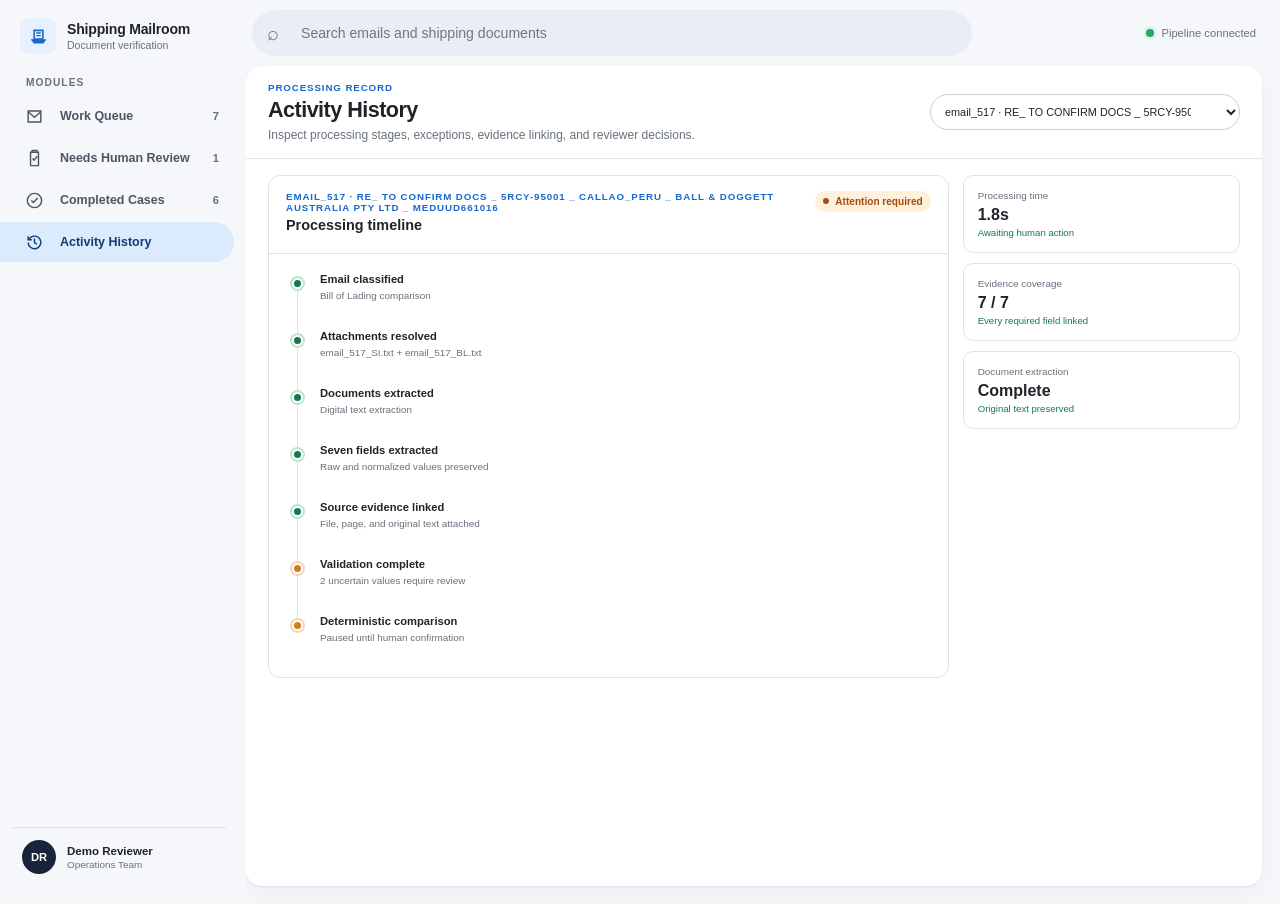
==== frontend/activity.html @ e83cf976 "feat: add shipping verification frontend" ====
<!doctype html>
<html lang="en">
<head>
  <meta charset="utf-8"><meta name="viewport" content="width=device-width, initial-scale=1">
  <meta name="description" content="Inspect shipping verification processing stages and operational status.">
  <title>Activity History · Shipping Mailroom</title>
  <link rel="icon" type="image/svg+xml" href="data:image/svg+xml,%3Csvg xmlns='http://www.w3.org/2000/svg' viewBox='0 0 64 64'%3E%3Crect width='64' height='64' rx='15' fill='%2308131d'/%3E%3Cpath d='M13 39h38l-6 10H20z' fill='%2328d7ba'/%3E%3Cpath d='M22 18h20v21H22z' fill='%23f3f5ee'/%3E%3Cpath d='M27 24h10M27 30h10' stroke='%2308131d' stroke-width='3' stroke-linecap='round'/%3E%3C/svg%3E">
  <link rel="stylesheet" href="styles.css?v=8">
</head>
<body data-module="activity">
  <aside class="sidebar" id="sidebar"></aside>
  <div class="app-frame"><header class="topbar" id="topbar"></header><main class="module">
    <div class="module-heading"><div><span class="kicker">Processing record</span><h1>Activity History</h1><p>Inspect processing stages, exceptions, evidence linking, and reviewer decisions.</p></div><div class="module-actions"><label class="sr-only" for="caseSelect">Select case</label><select class="select-case" id="caseSelect"></select></div></div>
    <div class="activity-grid"><section class="surface"><div class="case-banner"><div><span class="kicker" id="activityCase"></span><h2>Processing timeline</h2></div><span class="pill teal" id="activityStatus">Complete</span></div><div class="timeline" id="timeline"></div></section><aside class="metric-stack" id="activityMetrics"></aside></div>
  </main></div>
  <div class="toast" id="toast" role="status" aria-live="polite"></div>
  <script src="data.js?v=7"></script><script src="app.js?v=7"></script><script src="activity.js?v=7"></script>
</body>
</html>
---- frontend/styles.css ----
:root {
  --navy: #17243a;
  --navy-soft: #243651;
  --canvas: #f5f7fb;
  --paper: #ffffff;
  --ink: #20242a;
  --muted: #68717d;
  --line: #dfe3e8;
  --line-strong: #c8ced6;
  --blue: #1769d2;
  --blue-soft: #e7f0fd;
  --green: #147a4c;
  --green-soft: #e6f4ec;
  --orange: #a34d16;
  --orange-soft: #fff0dc;
  --red: #b3261e;
  --red-soft: #fce8e6;
  --shadow: 0 1px 2px rgba(26, 39, 60, .07), 0 8px 24px rgba(26, 39, 60, .04);
  font-family: Inter, ui-sans-serif, -apple-system, BlinkMacSystemFont, "Segoe UI", sans-serif;
  color: var(--ink);
  background: var(--canvas);
}
* { box-sizing: border-box; }
body { margin: 0; min-width: 320px; min-height: 100vh; display: grid; grid-template-columns: 246px minmax(0, 1fr); background: var(--canvas); }
button, input, select { font: inherit; }
button, a { -webkit-tap-highlight-color: transparent; }
a { color: inherit; }
.sr-only { position: absolute; width: 1px; height: 1px; padding: 0; margin: -1px; overflow: hidden; clip: rect(0,0,0,0); white-space: nowrap; border: 0; }

.sidebar { position: sticky; inset: 0 auto 0 0; height: 100vh; display: flex; flex-direction: column; padding: 18px 12px 14px 0; background: var(--canvas); z-index: 10; }
.brand { display: flex; align-items: center; gap: 11px; min-height: 48px; padding: 0 14px 18px 20px; }
.brand-mark { flex: 0 0 36px; width: 36px; height: 36px; display: grid; place-items: center; border-radius: 9px; color: var(--blue); background: var(--blue-soft); }
.brand-mark svg { width: 21px; }
.brand strong { display: block; font-size: .88rem; letter-spacing: -.015em; }
.brand small { display: block; margin-top: 2px; color: var(--muted); font-size: .66rem; }
.nav-label { padding: 5px 16px 8px 26px; color: var(--muted); font-size: .64rem; font-weight: 800; text-transform: uppercase; letter-spacing: .1em; }
.module-nav { display: grid; gap: 2px; }
.module-nav a { display: grid; grid-template-columns: 24px 1fr auto; align-items: center; gap: 12px; min-height: 40px; padding: 5px 15px 5px 24px; border-radius: 0 22px 22px 0; color: #4c5664; text-decoration: none; font-size: .78rem; font-weight: 600; }
.module-nav a:hover { background: #e9edf3; }
.module-nav a.active { color: #123d72; background: #dceafd; }
.module-nav a b { color: var(--muted); font-size: .69rem; font-weight: 700; }
.nav-icon { width: 20px; height: 20px; display: grid; place-items: center; }
.nav-icon svg { width: 19px; height: 19px; }
.sidebar-profile { margin: auto 8px 0 12px; padding: 12px 10px; display: grid; grid-template-columns: 36px 1fr; align-items: center; gap: 9px; border-top: 1px solid var(--line); }
.profile-avatar { width: 34px; height: 34px; display: grid; place-items: center; border-radius: 50%; color: #fff; background: var(--navy); font-size: .7rem; font-weight: 800; }
.profile-copy { min-width: 0; }
.profile-copy strong, .profile-copy span { display: block; overflow: hidden; white-space: nowrap; text-overflow: ellipsis; }
.profile-copy strong { font-size: .72rem; }
.profile-copy span { margin-top: 2px; color: var(--muted); font-size: .62rem; }

.app-frame { min-width: 0; }
.topbar { height: 66px; display: flex; align-items: center; justify-content: space-between; gap: 20px; padding: 9px 24px 9px 6px; }
.global-search { width: min(720px, 75%); min-height: 46px; display: grid; grid-template-columns: 24px 1fr; align-items: center; gap: 8px; padding: 0 15px; border-radius: 24px; background: #e9eef6; }
.global-search:focus-within { background: var(--paper); box-shadow: var(--shadow); }
.global-search input { width: 100%; border: 0; outline: 0; background: transparent; color: var(--ink); font-size: .88rem; }
.search-icon { color: var(--muted); font-size: 1.25rem; }
.pipeline-state { display: flex; align-items: center; gap: 7px; color: var(--muted); font-size: .7rem; white-space: nowrap; }
.pipeline-state span { width: 8px; height: 8px; border-radius: 50%; background: #23a667; box-shadow: 0 0 0 3px #dff3e8; }

.module { min-height: calc(100vh - 80px); margin: 0 18px 18px 0; overflow: hidden; border-radius: 16px; background: var(--paper); box-shadow: var(--shadow); }
.module-inner { padding: 0 24px 34px; }
.module-heading { min-height: 76px; display: flex; align-items: center; justify-content: space-between; gap: 18px; padding: 16px 22px; border-bottom: 1px solid var(--line); }
.kicker { display: block; margin-bottom: 4px; color: var(--blue); font-size: .61rem; font-weight: 800; text-transform: uppercase; letter-spacing: .09em; }
h1, h2, h3, p { margin-top: 0; }
h1 { margin-bottom: 0; font-size: 1.35rem; line-height: 1.2; letter-spacing: -.025em; }
.module-heading p { margin: 5px 0 0; color: var(--muted); font-size: .75rem; }
.heading-stats { display: flex; gap: 8px; }
.heading-stats div { min-width: 106px; padding: 8px 11px; border: 1px solid var(--line); border-radius: 9px; }
.heading-stats strong, .heading-stats span { display: block; }
.heading-stats strong { font-size: .92rem; }
.heading-stats span { margin-top: 2px; color: var(--muted); font-size: .62rem; }
.module-actions, .button-row { display: flex; align-items: center; gap: 8px; flex-wrap: wrap; }
.select-case { min-height: 36px; max-width: 310px; padding: 7px 32px 7px 10px; border: 1px solid var(--line-strong); border-radius: 18px; color: var(--ink); background: var(--paper); font-size: .68rem; }
.primary-button, .secondary-button { min-height: 36px; display: inline-flex; align-items: center; justify-content: center; padding: 7px 13px; border-radius: 18px; font-size: .7rem; font-weight: 750; text-decoration: none; cursor: pointer; }
.primary-button { border: 1px solid var(--blue); color: #fff; background: var(--blue); }
.secondary-button { border: 1px solid var(--line-strong); color: var(--ink); background: var(--paper); }
.primary-button:hover { background: #105ab5; }
.secondary-button:hover { border-color: var(--blue); color: var(--blue); }

.mailbox-heading { min-height: 54px; display: flex; align-items: center; justify-content: space-between; gap: 14px; padding: 8px 17px; border-bottom: 1px solid var(--line); }
.mailbox-tabs { min-width: 0; display: flex; align-items: center; gap: 4px; overflow-x: auto; scrollbar-width: thin; }
.mailbox-tabs button { min-height: 34px; padding: 6px 12px; border: 0; border-radius: 18px; color: var(--muted); background: transparent; font-size: .72rem; font-weight: 650; cursor: pointer; }
.mailbox-tabs button:hover { background: #eef1f5; }
.mailbox-tabs button.active { color: #123d72; background: var(--blue-soft); }
.mailbox-count { color: var(--muted); font-size: .68rem; }
.email-table { width: 100%; }
.email-header, .email-row { display: grid; grid-template-columns: 34px minmax(135px,.7fr) minmax(240px,1.5fr) minmax(150px,.85fr) minmax(138px,.75fr) 76px; align-items: center; gap: 12px; padding: 0 16px; }
.email-header { min-height: 38px; border-bottom: 1px solid var(--line); color: var(--muted); font-size: .61rem; font-weight: 800; text-transform: uppercase; letter-spacing: .07em; }
.email-row { width: 100%; min-height: 57px; border: 0; border-bottom: 1px solid var(--line); background: var(--paper); text-align: left; cursor: pointer; }
.email-row:hover { position: relative; z-index: 1; background: #f4f7fb; box-shadow: 0 1px 4px rgba(28,40,60,.14); }
.email-row.unread { font-weight: 700; }
.row-check { width: 15px; height: 15px; border: 1px solid var(--line-strong); border-radius: 2px; }
.email-sender, .email-subject { overflow: hidden; white-space: nowrap; text-overflow: ellipsis; font-size: .76rem; }
.email-preview { color: var(--muted); font-weight: 400; }
.email-time { color: var(--muted); font-size: .68rem; text-align: right; }
.pill { width: fit-content; max-width: 100%; display: inline-flex; align-items: center; gap: 6px; padding: 5px 8px; border-radius: 999px; color: #4f5964; background: #edf0f3; font-size: .63rem; font-weight: 750; white-space: nowrap; }
.pill::before { content: ''; width: 6px; height: 6px; border-radius: 50%; background: currentColor; }
.pill.teal { color: var(--green); background: var(--green-soft); }
.pill.orange { color: var(--orange); background: var(--orange-soft); }
.pill.red { color: var(--red); background: var(--red-soft); }
.pill.blue { color: #245b98; background: var(--blue-soft); }
.pill.purple { color: #6f42a6; background: #f0e8fb; }
.empty { padding: 50px 24px; color: var(--muted); text-align: center; font-size: .78rem; }
.empty h2 { color: var(--ink); }
.empty .primary-button { margin-top: 12px; }

.message-toolbar { min-height: 50px; display: flex; align-items: center; justify-content: space-between; gap: 10px; padding: 6px 14px; border-bottom: 1px solid var(--line); }
.icon-link { min-height: 36px; display: inline-flex; align-items: center; gap: 8px; padding: 6px 10px; border-radius: 18px; color: var(--muted); text-decoration: none; font-size: .7rem; font-weight: 650; }
.icon-link:hover { color: var(--ink); background: #eef1f5; }
.message-index { color: var(--muted); font-size: .68rem; }
.message-article { padding: 22px 28px 34px; }
.message-subject-line { display: flex; align-items: flex-start; justify-content: space-between; gap: 18px; }
.message-subject-line h1 { max-width: 850px; font-size: 1.22rem; font-weight: 500; line-height: 1.4; }
.category-label { display: inline-block; margin-left: 7px; padding: 3px 7px; border-radius: 4px; color: var(--muted); background: #edf0f3; font-size: .6rem; vertical-align: middle; }
.sender-line { display: grid; grid-template-columns: 42px minmax(0,1fr) auto; align-items: center; gap: 11px; margin-top: 22px; }
.sender-avatar { width: 40px; height: 40px; display: grid; place-items: center; border-radius: 50%; color: #24415d; background: #dde7f1; font-size: .72rem; font-weight: 800; }
.sender-name { font-size: .75rem; font-weight: 750; }
.sender-address, .sender-recipient, .sender-time { color: var(--muted); font-size: .65rem; }
.sender-recipient { margin-top: 3px; }
.message-body { max-width: 800px; margin: 24px 0 28px 53px; white-space: pre-line; font-size: .79rem; line-height: 1.75; }
.attachment-area { margin-left: 53px; }
.attachment-area h2 { margin: 0 0 10px; font-size: .74rem; }
.attachment-grid { display: grid; grid-template-columns: repeat(2, minmax(220px, 310px)); gap: 10px; }
.attachment-card { min-height: 68px; display: grid; grid-template-columns: 50px 1fr; align-items: center; gap: 10px; padding: 9px; border: 1px solid var(--line); border-radius: 9px; color: var(--ink); background: var(--paper); text-decoration: none; }
.attachment-card:hover { border-color: var(--blue); }
.attachment-thumb { width: 50px; height: 50px; display: grid; place-items: center; border-radius: 5px; color: var(--muted); background: #edf1f5; font-size: .58rem; font-weight: 800; }
.attachment-name { display: block; overflow: hidden; white-space: nowrap; text-overflow: ellipsis; font-size: .7rem; font-weight: 700; }
.attachment-type { display: block; margin-top: 4px; color: var(--muted); font-size: .62rem; }
.result-banner { max-width: 760px; margin: 24px 0 0 53px; display: flex; align-items: center; justify-content: space-between; gap: 16px; padding: 14px 16px; border-radius: 10px; }
.result-banner.match { background: var(--green-soft); }
.result-banner.mismatch { background: var(--red-soft); }
.result-banner.review { background: var(--orange-soft); }
.result-banner.classified { background: var(--blue-soft); }
.result-banner strong { display: block; font-size: .78rem; }
.result-banner p { margin: 4px 0 0; color: var(--muted); font-size: .66rem; line-height: 1.45; }

.surface { margin: 16px 22px 24px; overflow: hidden; border: 1px solid var(--line); border-radius: 12px; background: var(--paper); }
.case-banner { display: flex; align-items: flex-start; justify-content: space-between; gap: 18px; padding: 15px 17px; border-bottom: 1px solid var(--line); }
.case-banner h2 { margin: 3px 0 5px; font-size: .9rem; }
.case-banner p { margin: 0; color: var(--muted); font-size: .67rem; }
.case-result { flex: none; padding: 7px 9px; border-radius: 8px; font-size: .66rem; font-weight: 800; }
.case-result.match { color: var(--green); background: var(--green-soft); }
.case-result.mismatch { color: var(--red); background: var(--red-soft); }
.comparison-table { width: 100%; }
.compare-row { display: grid; grid-template-columns: minmax(135px,.8fr) minmax(175px,1.15fr) minmax(175px,1.15fr) 98px; align-items: center; gap: 15px; min-height: 67px; padding: 9px 16px; border-bottom: 1px solid var(--line); }
.compare-row.header { min-height: 40px; color: var(--muted); background: #fafbfc; font-size: .59rem; font-weight: 800; text-transform: uppercase; letter-spacing: .06em; }
.compare-row.flagged { background: #fff8f7; box-shadow: inset 3px 0 var(--red); }
.compare-row.unresolved { background: #fffaf1; box-shadow: inset 3px 0 #d98525; }
.field-name { font-size: .73rem; font-weight: 750; }
.field-value strong { display: block; font-size: .72rem; font-weight: 650; }
.field-value a { display: inline-block; margin-top: 5px; color: var(--blue); font-size: .62rem; font-weight: 750; text-decoration: none; }
.surface-foot { min-height: 52px; display: flex; align-items: center; justify-content: space-between; gap: 14px; padding: 9px 16px; color: var(--muted); background: #fafbfc; font-size: .64rem; }

.field-tabs { display: flex; gap: 6px; margin: 16px 22px 0; overflow-x: auto; }
.field-tabs a { flex: none; padding: 7px 10px; border-radius: 16px; color: var(--muted); background: #edf0f4; text-decoration: none; font-size: .63rem; font-weight: 700; }
.field-tabs a.active { color: #fff; background: var(--navy); }
.proof-grid { display: grid; grid-template-columns: 1fr 1fr; gap: 14px; margin: 16px 22px 0; }
.proof-card { overflow: hidden; border: 1px solid var(--line); border-radius: 12px; background: var(--paper); }
.proof-meta { padding: 13px 15px; border-bottom: 1px solid var(--line); }
.doc-type { color: var(--blue); font-size: .59rem; font-weight: 800; text-transform: uppercase; letter-spacing: .08em; }
.proof-meta h2 { margin: 4px 0 3px; font-size: .82rem; }
.proof-meta p { margin: 0; color: var(--muted); font-size: .64rem; }
.document-page { min-height: 330px; margin: 14px; padding: 24px 20px; border: 1px solid #e1e2df; background: #fffef9; color: #50575d; font: 500 .66rem/1.6 ui-monospace, SFMono-Regular, Menlo, monospace; }
.fake-line { height: 7px; margin-bottom: 10px; border-radius: 4px; background: #e7e8e3; }
.fake-line.short { width: 57%; }
.source-highlight { margin: 31px -5px; padding: 8px 5px; border: 1px solid #edd875; border-radius: 4px; color: #293137; background: #fff1ac; }
.verification-strip { margin: 14px 22px 24px; display: flex; align-items: center; justify-content: space-between; gap: 14px; padding: 14px 16px; border-radius: 10px; color: #fff; background: var(--navy); }
.verification-strip small { display: block; margin-bottom: 4px; color: #b9c5d3; font-size: .59rem; font-weight: 800; text-transform: uppercase; }
.verification-strip strong { font-size: .76rem; }
.delta { font-size: .76rem; font-weight: 800; }

.review-layout { display: grid; grid-template-columns: minmax(210px,.55fr) minmax(460px,1.45fr); gap: 14px; padding: 16px 22px 24px; }
.review-layout .surface { margin: 0; }
.queue-list { padding: 7px; }
.queue-item { display: block; width: 100%; padding: 12px 11px; border: 0; border-radius: 8px; color: var(--ink); background: transparent; text-align: left; text-decoration: none; cursor: pointer; }
.queue-item:hover { background: #f1f4f8; }
.queue-item.active { background: var(--blue-soft); box-shadow: inset 3px 0 var(--blue); }
.queue-item strong { display: block; margin-bottom: 4px; font-size: .7rem; }
.queue-item span { color: var(--muted); font-size: .61rem; }
.review-detail { padding: 16px; }
.review-alert { padding: 13px 14px; border-radius: 9px; background: var(--orange-soft); }
.review-alert h2 { margin: 0 0 5px; color: var(--orange); font-size: .79rem; }
.review-alert p { margin: 0; color: #74533d; font-size: .68rem; line-height: 1.5; }
.review-columns { display: grid; grid-template-columns: 1fr 1fr; gap: 11px; margin-top: 12px; }
.evidence-snippet { padding: 13px; border: 1px solid var(--line); border-radius: 9px; background: #fafbfc; }
.evidence-snippet h3 { margin: 4px 0 2px; font-size: .72rem; }
.evidence-snippet small { color: var(--muted); font-size: .61rem; }
.source-quote { margin-top: 10px; padding: 10px; border-left: 3px solid #e0b23f; border-radius: 0 6px 6px 0; background: var(--paper); font: 500 .65rem/1.5 ui-monospace, SFMono-Regular, Menlo, monospace; }
.review-form { margin-top: 13px; }
.review-fields { display: grid; grid-template-columns: 1fr 1fr; gap: 11px; }
.review-form label { display: block; margin-bottom: 6px; color: var(--muted); font-size: .6rem; font-weight: 800; text-transform: uppercase; letter-spacing: .06em; }
.review-form input { width: 100%; min-height: 38px; padding: 8px 10px; border: 1px solid var(--line-strong); border-radius: 7px; color: var(--ink); background: var(--paper); }
.review-form .button-row { margin-top: 12px; }

.activity-grid { display: grid; grid-template-columns: minmax(0,1.35fr) minmax(220px,.55fr); gap: 14px; padding: 16px 22px 24px; }
.activity-grid .surface { margin: 0; }
.timeline { padding: 7px 19px 17px; }
.timeline-item { position: relative; min-height: 57px; padding: 12px 0 7px 32px; }
.timeline-item::before { content: ''; position: absolute; left: 9px; top: 0; bottom: 0; width: 1px; background: var(--line); }
.timeline-item:first-child::before { top: 18px; }
.timeline-item:last-child::before { bottom: calc(100% - 19px); }
.timeline-item i { position: absolute; left: 4px; top: 17px; width: 11px; height: 11px; border: 2px solid #fff; border-radius: 50%; background: var(--green); box-shadow: 0 0 0 2px #bfe4d0; }
.timeline-item.warning i { background: #d27a1e; box-shadow: 0 0 0 2px #f3d6b4; }
.timeline-item strong { display: block; font-size: .7rem; }
.timeline-item span { color: var(--muted); font-size: .62rem; }
.metric-stack { display: grid; align-content: start; gap: 10px; }
.metric-card { padding: 14px; border: 1px solid var(--line); border-radius: 10px; background: var(--paper); }
.metric-card span, .metric-card strong, .metric-card small { display: block; }
.metric-card span { color: var(--muted); font-size: .62rem; }
.metric-card strong { margin-top: 5px; font-size: 1rem; }
.metric-card small { margin-top: 3px; color: var(--green); font-size: .6rem; }

.toast { position: fixed; left: calc(50% + 123px); bottom: 22px; transform: translate(-50%, 100px); z-index: 30; padding: 10px 14px; border-radius: 20px; color: #fff; background: var(--navy); font-size: .71rem; box-shadow: 0 10px 30px rgba(0,0,0,.22); transition: transform .2s ease; }
.toast.show { transform: translate(-50%, 0); }
input:focus, select:focus { outline: 3px solid #dceafd; border-color: var(--blue) !important; }

@media (max-width: 980px) {
  body { grid-template-columns: 210px minmax(0,1fr); }
  .module-nav a { padding-left: 17px; }
  .email-header { display: none; }
  .email-row { min-height: 96px; grid-template-columns: 22px minmax(0,1fr) minmax(138px,auto); gap: 7px; padding-block: 10px; }
  .email-row .email-sender { grid-column: 2; }
  .email-row .email-subject { grid-column: 2; }
  .email-row .email-category { grid-column: 3; grid-row: 1; max-width: 138px; white-space: normal; line-height: 1.25; }
  .email-row .email-result { grid-column: 3; grid-row: 2; max-width: 138px; white-space: normal; line-height: 1.25; }
  .email-row .email-time { grid-column: 3; grid-row: 3; }
  .proof-grid, .review-columns { grid-template-columns: 1fr; }
  .toast { left: calc(50% + 105px); }
}
@media (max-width: 760px) {
  body { grid-template-columns: 190px minmax(0,1fr); }
  .sidebar { padding-right: 7px; }
  .brand { padding-inline: 13px 7px; }
  .brand-mark { flex-basis: 32px; width: 32px; height: 32px; }
  .brand strong { font-size: .74rem; }
  .brand small { font-size: .58rem; }
  .module-nav a { padding-left: 15px; gap: 9px; font-size: .7rem; }
  .module-nav a b { font-size: .61rem; }
  .sidebar-profile { margin-left: 7px; padding-inline: 7px; grid-template-columns: 32px 1fr; gap: 7px; }
  .profile-avatar { width: 31px; height: 31px; }
  .topbar { padding-right: 10px; }
  .global-search { width: 100%; }
  .pipeline-state { display: none; }
  .module { margin-right: 7px; }
  .mailbox-heading { align-items: flex-start; flex-direction: column; }
  .message-article { padding: 18px; }
  .message-body, .attachment-area, .result-banner { margin-left: 0; }
  .attachment-grid { grid-template-columns: 1fr; }
  .result-banner { align-items: flex-start; flex-direction: column; }
  .module-heading { align-items: flex-start; flex-direction: column; }
  .module-actions { width: 100%; }
  .select-case { width: 100%; max-width: none; }
  .surface { margin-inline: 12px; }
  .compare-row.header { display: none; }
  .compare-row { grid-template-columns: 1fr auto; gap: 9px; padding-block: 13px; }
  .compare-row .field-name { grid-column: 1; }
  .compare-row .pill { grid-column: 2; grid-row: 1; }
  .compare-row .field-value { grid-column: 1 / 3; padding-top: 7px; border-top: 1px dashed var(--line); }
  .compare-row .field-value:nth-child(2)::before { content: 'SHIPPING INSTRUCTION'; }
  .compare-row .field-value:nth-child(3)::before { content: 'DRAFT BILL OF LADING'; }
  .compare-row .field-value::before { display: block; margin-bottom: 3px; color: var(--muted); font-size: .55rem; font-weight: 800; letter-spacing: .06em; }
  .proof-grid, .review-layout, .activity-grid, .review-fields { grid-template-columns: 1fr; }
  .proof-grid { margin-inline: 12px; }
  .field-tabs { margin-inline: 12px; }
  .verification-strip { margin-inline: 12px; align-items: flex-start; flex-direction: column; }
  .review-layout, .activity-grid { padding-inline: 12px; }
  .surface-foot { align-items: flex-start; flex-direction: column; }
  .toast { left: calc(50% + 95px); }
}
@media (max-width: 520px) {
  body { grid-template-columns: 68px minmax(0,1fr); }
  .brand { justify-content: center; padding-inline: 5px; }
  .brand > div:last-child, .nav-label, .module-nav a > span:nth-child(2), .module-nav a b, .profile-copy { display: none; }
  .module-nav a { grid-template-columns: 1fr; justify-items: center; padding: 7px 4px; }
  .sidebar-profile { grid-template-columns: 1fr; justify-items: center; margin-inline: 4px 0; padding-inline: 4px; }
  .email-row { grid-template-columns: 22px minmax(0,1fr); min-height: 126px; }
  .email-row .email-sender, .email-row .email-subject, .email-row .email-category, .email-row .email-result { grid-column: 2; }
  .email-row .email-category { grid-row: 3; }
  .email-row .email-result { grid-row: 4; }
  .email-row .email-time { grid-column: 2; grid-row: 1; justify-self: end; }
  .toast { left: calc(50% + 34px); }
}
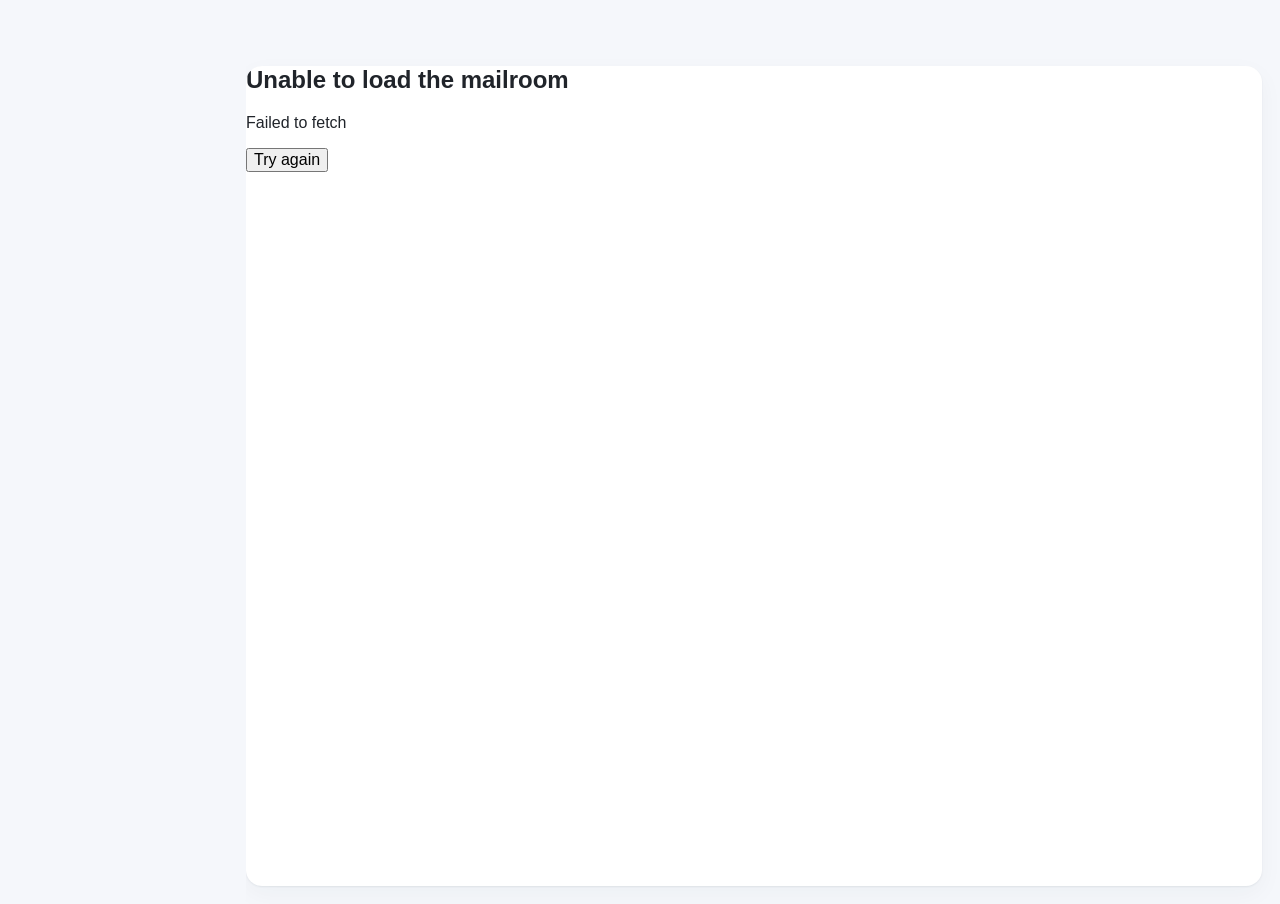
==== commit e5d62f0f: "api connection & frontend setup" ====
--- a/frontend/activity.html
+++ b/frontend/activity.html
@@ -14,6 +14,6 @@
     <div class="activity-grid"><section class="surface"><div class="case-banner"><div><span class="kicker" id="activityCase"></span><h2>Processing timeline</h2></div><span class="pill teal" id="activityStatus">Complete</span></div><div class="timeline" id="timeline"></div></section><aside class="metric-stack" id="activityMetrics"></aside></div>
   </main></div>
   <div class="toast" id="toast" role="status" aria-live="polite"></div>
-  <script src="data.js?v=7"></script><script src="app.js?v=7"></script><script src="activity.js?v=7"></script>
+  <script src="data.js?v=9"></script>
 </body>
 </html>
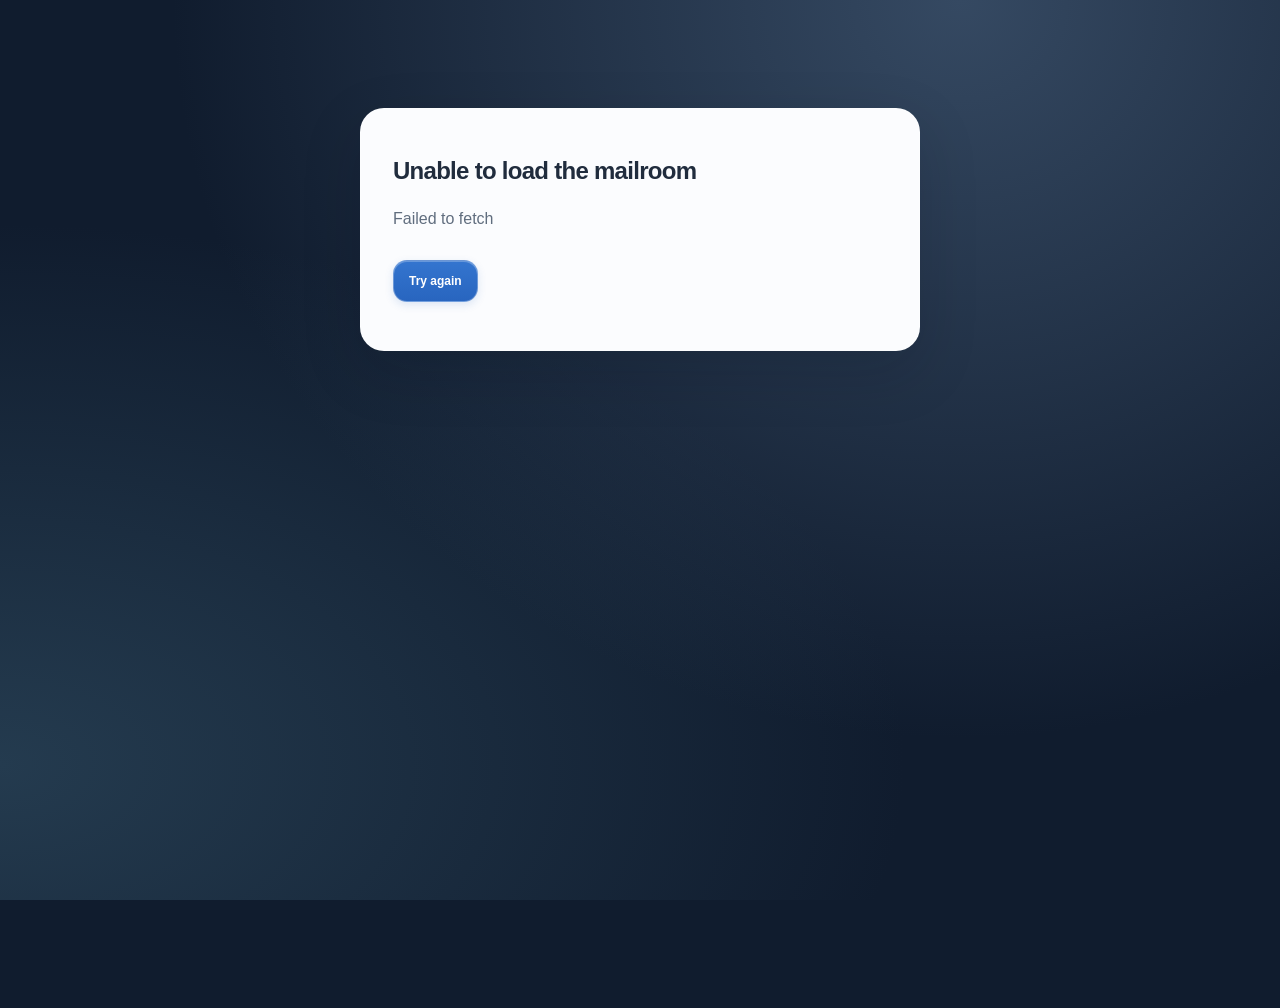
==== commit 2a32c8ed: "frontend revamp + manual upload email" ====
--- a/frontend/activity.html
+++ b/frontend/activity.html
@@ -5,15 +5,18 @@
   <meta name="description" content="Inspect shipping verification processing stages and operational status.">
   <title>Activity History · Shipping Mailroom</title>
   <link rel="icon" type="image/svg+xml" href="data:image/svg+xml,%3Csvg xmlns='http://www.w3.org/2000/svg' viewBox='0 0 64 64'%3E%3Crect width='64' height='64' rx='15' fill='%2308131d'/%3E%3Cpath d='M13 39h38l-6 10H20z' fill='%2328d7ba'/%3E%3Cpath d='M22 18h20v21H22z' fill='%23f3f5ee'/%3E%3Cpath d='M27 24h10M27 30h10' stroke='%2308131d' stroke-width='3' stroke-linecap='round'/%3E%3C/svg%3E">
-  <link rel="stylesheet" href="styles.css?v=8">
+  <link rel="stylesheet" href="styles.css?v=9">
+  <link rel="stylesheet" href="interface.css?v=2">
+  <script src="motion.js?v=1" defer></script>
 </head>
 <body data-module="activity">
+  <a class="skip-link" href="#mainContent">Skip to content</a>
   <aside class="sidebar" id="sidebar"></aside>
-  <div class="app-frame"><header class="topbar" id="topbar"></header><main class="module">
+  <div class="app-frame"><header class="topbar" id="topbar"></header><main class="module" id="mainContent" tabindex="-1">
     <div class="module-heading"><div><span class="kicker">Processing record</span><h1>Activity History</h1><p>Inspect processing stages, exceptions, evidence linking, and reviewer decisions.</p></div><div class="module-actions"><label class="sr-only" for="caseSelect">Select case</label><select class="select-case" id="caseSelect"></select></div></div>
     <div class="activity-grid"><section class="surface"><div class="case-banner"><div><span class="kicker" id="activityCase"></span><h2>Processing timeline</h2></div><span class="pill teal" id="activityStatus">Complete</span></div><div class="timeline" id="timeline"></div></section><aside class="metric-stack" id="activityMetrics"></aside></div>
   </main></div>
   <div class="toast" id="toast" role="status" aria-live="polite"></div>
-  <script src="data.js?v=9"></script>
+  <script src="data.js?v=10"></script>
 </body>
 </html>
--- a/frontend/styles.css
+++ b/frontend/styles.css
@@ -1,119 +1,218 @@
 :root {
   --navy: #17243a;
-  --navy-soft: #243651;
-  --canvas: #f5f7fb;
-  --paper: #ffffff;
-  --ink: #20242a;
-  --muted: #68717d;
-  --line: #dfe3e8;
-  --line-strong: #c8ced6;
+  --navy-glass: rgba(20, 31, 51, .78);
+  --navy-glass-strong: rgba(16, 26, 44, .88);
+  --ink: #1a2028;
+  --muted: #5c6675;
+  --line: rgba(23, 36, 58, .10);
+  --line-strong: rgba(23, 36, 58, .18);
+
+  --glass: rgba(255, 255, 255, .5);
+  --glass-strong: rgba(255, 255, 255, .68);
+  --glass-solid: rgba(255, 255, 255, .86);
+  --glass-border: rgba(255, 255, 255, .55);
+  --glass-border-soft: rgba(255, 255, 255, .32);
+  --glass-hairline: rgba(23, 36, 58, .08);
+
   --blue: #1769d2;
-  --blue-soft: #e7f0fd;
-  --green: #147a4c;
-  --green-soft: #e6f4ec;
-  --orange: #a34d16;
-  --orange-soft: #fff0dc;
+  --blue-soft: rgba(23, 105, 210, .14);
+  --blue-border: rgba(23, 105, 210, .3);
+  --green: #0f7a4c;
+  --green-soft: rgba(15, 122, 76, .16);
+  --orange: #a35516;
+  --orange-soft: rgba(196, 120, 20, .18);
   --red: #b3261e;
-  --red-soft: #fce8e6;
-  --shadow: 0 1px 2px rgba(26, 39, 60, .07), 0 8px 24px rgba(26, 39, 60, .04);
+  --red-soft: rgba(211, 60, 50, .16);
+  --purple: #6f42a6;
+  --purple-soft: rgba(111, 66, 166, .16);
+
+  --blur: blur(36px) saturate(180%);
+  --blur-soft: blur(16px) saturate(160%);
+  --blur-strong: blur(44px) saturate(190%);
+  --ease: cubic-bezier(.4, 0, .2, 1);
+
+  --shadow-glass: 0 1px 0 rgba(255, 255, 255, .55) inset, 0 10px 34px rgba(23, 36, 58, .10);
+  --shadow-float: 0 18px 46px rgba(15, 23, 42, .18);
+  --shadow-pop: 0 4px 16px rgba(23, 36, 58, .12);
+
   font-family: Inter, ui-sans-serif, -apple-system, BlinkMacSystemFont, "Segoe UI", sans-serif;
   color: var(--ink);
-  background: var(--canvas);
+  background: #e9edf7;
 }
 * { box-sizing: border-box; }
-body { margin: 0; min-width: 320px; min-height: 100vh; display: grid; grid-template-columns: 246px minmax(0, 1fr); background: var(--canvas); }
+body {
+  margin: 0; min-width: 320px; min-height: 100vh;
+  display: grid; grid-template-columns: 264px minmax(0, 1fr);
+  background: transparent;
+  scroll-behavior: smooth;
+}
+body::before {
+  content: '';
+  position: fixed;
+  inset: -10%;
+  z-index: -1;
+  background:
+    radial-gradient(circle at 8% 10%, rgba(112, 168, 255, .55), transparent 42%),
+    radial-gradient(circle at 88% 8%, rgba(178, 140, 255, .48), transparent 46%),
+    radial-gradient(circle at 15% 90%, rgba(110, 224, 190, .42), transparent 46%),
+    radial-gradient(circle at 94% 92%, rgba(255, 189, 120, .4), transparent 46%),
+    linear-gradient(160deg, #eef2fb 0%, #e7ecf9 55%, #ece7f6 100%);
+}
 button, input, select { font: inherit; }
 button, a { -webkit-tap-highlight-color: transparent; }
 a { color: inherit; }
 .sr-only { position: absolute; width: 1px; height: 1px; padding: 0; margin: -1px; overflow: hidden; clip: rect(0,0,0,0); white-space: nowrap; border: 0; }
 
-.sidebar { position: sticky; inset: 0 auto 0 0; height: 100vh; display: flex; flex-direction: column; padding: 18px 12px 14px 0; background: var(--canvas); z-index: 10; }
-.brand { display: flex; align-items: center; gap: 11px; min-height: 48px; padding: 0 14px 18px 20px; }
-.brand-mark { flex: 0 0 36px; width: 36px; height: 36px; display: grid; place-items: center; border-radius: 9px; color: var(--blue); background: var(--blue-soft); }
+@keyframes fadeInUp { from { opacity: 0; transform: translateY(8px); } to { opacity: 1; transform: translateY(0); } }
+@keyframes pulseDot { 0%, 100% { box-shadow: 0 0 0 3px rgba(35, 166, 103, .22); } 50% { box-shadow: 0 0 0 6px rgba(35, 166, 103, .1); } }
+
+.sidebar {
+  position: sticky; inset: 0 auto 0 0; height: calc(100vh - 28px);
+  display: flex; flex-direction: column;
+  margin: 14px 8px 14px 14px; padding: 18px 10px 14px;
+  border-radius: 22px;
+  background: var(--navy-glass);
+  backdrop-filter: var(--blur); -webkit-backdrop-filter: var(--blur);
+  border: 1px solid rgba(255, 255, 255, .14);
+  box-shadow: var(--shadow-float);
+  color: #eef2f8;
+  z-index: 10;
+}
+.brand { display: flex; align-items: center; gap: 11px; min-height: 48px; padding: 0 8px 18px 10px; }
+.brand-mark { flex: 0 0 36px; width: 36px; height: 36px; display: grid; place-items: center; border-radius: 10px; color: #bcd4ff; background: rgba(255, 255, 255, .12); border: 1px solid rgba(255, 255, 255, .18); }
 .brand-mark svg { width: 21px; }
-.brand strong { display: block; font-size: .88rem; letter-spacing: -.015em; }
-.brand small { display: block; margin-top: 2px; color: var(--muted); font-size: .66rem; }
-.nav-label { padding: 5px 16px 8px 26px; color: var(--muted); font-size: .64rem; font-weight: 800; text-transform: uppercase; letter-spacing: .1em; }
-.module-nav { display: grid; gap: 2px; }
-.module-nav a { display: grid; grid-template-columns: 24px 1fr auto; align-items: center; gap: 12px; min-height: 40px; padding: 5px 15px 5px 24px; border-radius: 0 22px 22px 0; color: #4c5664; text-decoration: none; font-size: .78rem; font-weight: 600; }
-.module-nav a:hover { background: #e9edf3; }
-.module-nav a.active { color: #123d72; background: #dceafd; }
-.module-nav a b { color: var(--muted); font-size: .69rem; font-weight: 700; }
+.brand strong { display: block; font-size: .88rem; letter-spacing: -.015em; color: #fff; }
+.brand small { display: block; margin-top: 2px; color: rgba(255, 255, 255, .5); font-size: .66rem; }
+.nav-label { padding: 5px 12px 8px 16px; color: rgba(255, 255, 255, .42); font-size: .64rem; font-weight: 800; text-transform: uppercase; letter-spacing: .1em; }
+.module-nav { display: grid; gap: 3px; padding: 0 2px; }
+.module-nav a {
+  display: grid; grid-template-columns: 24px 1fr auto; align-items: center; gap: 12px;
+  min-height: 40px; padding: 5px 13px; border-radius: 14px;
+  color: rgba(255, 255, 255, .72); text-decoration: none; font-size: .78rem; font-weight: 600;
+  transition: background .16s var(--ease), color .16s var(--ease), transform .16s var(--ease);
+}
+.module-nav a:hover { background: rgba(255, 255, 255, .08); color: #fff; transform: translateX(2px); }
+.module-nav a.active {
+  color: #fff;
+  background: linear-gradient(135deg, rgba(120, 170, 255, .35), rgba(178, 140, 255, .28));
+  box-shadow: inset 0 0 0 1px rgba(255, 255, 255, .25), 0 4px 14px rgba(23, 36, 58, .25);
+}
+.module-nav a b { color: rgba(255, 255, 255, .8); font-size: .64rem; font-weight: 800; padding: 2px 7px; border-radius: 999px; background: rgba(255, 255, 255, .14); }
 .nav-icon { width: 20px; height: 20px; display: grid; place-items: center; }
 .nav-icon svg { width: 19px; height: 19px; }
-.sidebar-profile { margin: auto 8px 0 12px; padding: 12px 10px; display: grid; grid-template-columns: 36px 1fr; align-items: center; gap: 9px; border-top: 1px solid var(--line); }
-.profile-avatar { width: 34px; height: 34px; display: grid; place-items: center; border-radius: 50%; color: #fff; background: var(--navy); font-size: .7rem; font-weight: 800; }
+.sidebar-profile { margin: auto 6px 0 8px; padding: 12px 10px; display: grid; grid-template-columns: 36px 1fr; align-items: center; gap: 9px; border-top: 1px solid rgba(255, 255, 255, .12); }
+.profile-avatar { width: 34px; height: 34px; display: grid; place-items: center; border-radius: 50%; color: #12213a; background: linear-gradient(135deg, #8fc0ff, #c6b2ff); font-size: .7rem; font-weight: 800; }
 .profile-copy { min-width: 0; }
 .profile-copy strong, .profile-copy span { display: block; overflow: hidden; white-space: nowrap; text-overflow: ellipsis; }
-.profile-copy strong { font-size: .72rem; }
-.profile-copy span { margin-top: 2px; color: var(--muted); font-size: .62rem; }
+.profile-copy strong { font-size: .72rem; color: #fff; }
+.profile-copy span { margin-top: 2px; color: rgba(255, 255, 255, .5); font-size: .62rem; }
 
 .app-frame { min-width: 0; }
-.topbar { height: 66px; display: flex; align-items: center; justify-content: space-between; gap: 20px; padding: 9px 24px 9px 6px; }
-.global-search { width: min(720px, 75%); min-height: 46px; display: grid; grid-template-columns: 24px 1fr; align-items: center; gap: 8px; padding: 0 15px; border-radius: 24px; background: #e9eef6; }
-.global-search:focus-within { background: var(--paper); box-shadow: var(--shadow); }
+.topbar {
+  height: 66px; display: flex; align-items: center; justify-content: space-between; gap: 20px;
+  margin: 14px 18px 14px 0; padding: 9px 18px;
+  border-radius: 20px;
+  background: var(--glass);
+  backdrop-filter: var(--blur); -webkit-backdrop-filter: var(--blur);
+  border: 1px solid var(--glass-border);
+  box-shadow: var(--shadow-glass);
+}
+.global-search { width: min(720px, 75%); min-height: 46px; display: grid; grid-template-columns: 24px 1fr; align-items: center; gap: 8px; padding: 0 15px; border-radius: 24px; background: rgba(255, 255, 255, .5); border: 1px solid var(--glass-border-soft); transition: background .18s var(--ease), box-shadow .18s var(--ease); }
+.global-search:focus-within { background: rgba(255, 255, 255, .92); box-shadow: var(--shadow-pop); }
 .global-search input { width: 100%; border: 0; outline: 0; background: transparent; color: var(--ink); font-size: .88rem; }
 .search-icon { color: var(--muted); font-size: 1.25rem; }
 .pipeline-state { display: flex; align-items: center; gap: 7px; color: var(--muted); font-size: .7rem; white-space: nowrap; }
-.pipeline-state span { width: 8px; height: 8px; border-radius: 50%; background: #23a667; box-shadow: 0 0 0 3px #dff3e8; }
-
-.module { min-height: calc(100vh - 80px); margin: 0 18px 18px 0; overflow: hidden; border-radius: 16px; background: var(--paper); box-shadow: var(--shadow); }
+.pipeline-state span { width: 8px; height: 8px; border-radius: 50%; background: #23a667; animation: pulseDot 2.4s ease-in-out infinite; }
+
+.module {
+  min-height: calc(100vh - 108px); margin: 0 18px 18px 0; overflow: hidden; border-radius: 24px;
+  background: var(--glass-strong);
+  backdrop-filter: var(--blur); -webkit-backdrop-filter: var(--blur);
+  border: 1px solid var(--glass-border);
+  box-shadow: var(--shadow-glass);
+  animation: fadeInUp .32s var(--ease) both;
+}
 .module-inner { padding: 0 24px 34px; }
-.module-heading { min-height: 76px; display: flex; align-items: center; justify-content: space-between; gap: 18px; padding: 16px 22px; border-bottom: 1px solid var(--line); }
+.module-heading { min-height: 76px; display: flex; align-items: center; justify-content: space-between; gap: 18px; padding: 16px 22px; border-bottom: 1px solid var(--glass-hairline); }
 .kicker { display: block; margin-bottom: 4px; color: var(--blue); font-size: .61rem; font-weight: 800; text-transform: uppercase; letter-spacing: .09em; }
 h1, h2, h3, p { margin-top: 0; }
 h1 { margin-bottom: 0; font-size: 1.35rem; line-height: 1.2; letter-spacing: -.025em; }
 .module-heading p { margin: 5px 0 0; color: var(--muted); font-size: .75rem; }
 .heading-stats { display: flex; gap: 8px; }
-.heading-stats div { min-width: 106px; padding: 8px 11px; border: 1px solid var(--line); border-radius: 9px; }
+.heading-stats div { min-width: 106px; padding: 8px 11px; border: 1px solid var(--glass-border); border-radius: 12px; background: rgba(255, 255, 255, .4); backdrop-filter: var(--blur-soft); transition: transform .16s var(--ease), box-shadow .16s var(--ease); }
+.heading-stats div:hover { transform: translateY(-1px); box-shadow: var(--shadow-pop); }
 .heading-stats strong, .heading-stats span { display: block; }
 .heading-stats strong { font-size: .92rem; }
 .heading-stats span { margin-top: 2px; color: var(--muted); font-size: .62rem; }
 .module-actions, .button-row { display: flex; align-items: center; gap: 8px; flex-wrap: wrap; }
-.select-case { min-height: 36px; max-width: 310px; padding: 7px 32px 7px 10px; border: 1px solid var(--line-strong); border-radius: 18px; color: var(--ink); background: var(--paper); font-size: .68rem; }
-.primary-button, .secondary-button { min-height: 36px; display: inline-flex; align-items: center; justify-content: center; padding: 7px 13px; border-radius: 18px; font-size: .7rem; font-weight: 750; text-decoration: none; cursor: pointer; }
-.primary-button { border: 1px solid var(--blue); color: #fff; background: var(--blue); }
-.secondary-button { border: 1px solid var(--line-strong); color: var(--ink); background: var(--paper); }
-.primary-button:hover { background: #105ab5; }
-.secondary-button:hover { border-color: var(--blue); color: var(--blue); }
-
-.mailbox-heading { min-height: 54px; display: flex; align-items: center; justify-content: space-between; gap: 14px; padding: 8px 17px; border-bottom: 1px solid var(--line); }
+.select-case { min-height: 36px; max-width: 310px; padding: 7px 32px 7px 10px; border: 1px solid var(--glass-border); border-radius: 18px; color: var(--ink); background: rgba(255, 255, 255, .55); backdrop-filter: var(--blur-soft); font-size: .68rem; transition: border-color .16s var(--ease); }
+.primary-button, .secondary-button {
+  min-height: 36px; display: inline-flex; align-items: center; justify-content: center; padding: 7px 15px;
+  border-radius: 18px; font-size: .7rem; font-weight: 750; text-decoration: none; cursor: pointer;
+  transition: background .16s var(--ease), border-color .16s var(--ease), box-shadow .16s var(--ease), transform .12s var(--ease);
+}
+.primary-button { border: 1px solid rgba(255, 255, 255, .3); color: #fff; background: linear-gradient(135deg, #3183e8, #1461c4); box-shadow: 0 6px 18px rgba(23, 105, 210, .32); }
+.secondary-button { border: 1px solid var(--glass-border); color: var(--ink); background: rgba(255, 255, 255, .5); backdrop-filter: var(--blur-soft); }
+.primary-button:hover { box-shadow: 0 8px 22px rgba(23, 105, 210, .42); transform: translateY(-1px); }
+.primary-button:active { transform: translateY(0) scale(.98); }
+.secondary-button:hover { border-color: var(--blue-border); color: var(--blue); background: rgba(255, 255, 255, .75); transform: translateY(-1px); }
+.secondary-button:active { transform: translateY(0) scale(.98); }
+
+.mailbox-heading { min-height: 54px; display: flex; align-items: center; justify-content: space-between; gap: 14px; padding: 8px 17px; border-bottom: 1px solid var(--glass-hairline); }
 .mailbox-tabs { min-width: 0; display: flex; align-items: center; gap: 4px; overflow-x: auto; scrollbar-width: thin; }
-.mailbox-tabs button { min-height: 34px; padding: 6px 12px; border: 0; border-radius: 18px; color: var(--muted); background: transparent; font-size: .72rem; font-weight: 650; cursor: pointer; }
-.mailbox-tabs button:hover { background: #eef1f5; }
-.mailbox-tabs button.active { color: #123d72; background: var(--blue-soft); }
+.mailbox-tabs::-webkit-scrollbar { height: 5px; }
+.mailbox-tabs::-webkit-scrollbar-thumb { background: var(--line-strong); border-radius: 999px; }
+.mailbox-tabs button { min-height: 34px; padding: 6px 12px; border: 0; border-radius: 18px; color: var(--muted); background: transparent; font-size: .72rem; font-weight: 650; cursor: pointer; transition: background .16s var(--ease), color .16s var(--ease); }
+.mailbox-tabs button:hover { background: rgba(23, 36, 58, .06); }
+.mailbox-tabs button.active { color: #123d72; background: var(--blue-soft); box-shadow: inset 0 0 0 1px var(--blue-border); }
 .mailbox-count { color: var(--muted); font-size: .68rem; }
+.bulk-bar {
+  display: flex; align-items: center; justify-content: space-between; flex-wrap: wrap; gap: 12px;
+  margin: 0 16px 12px; padding: 10px 16px; border-radius: 14px;
+  background: var(--blue-soft); border: 1px solid var(--blue-border);
+  animation: fadeInUp .18s var(--ease) both;
+}
+.bulk-status { color: #123d72; font-size: .73rem; font-weight: 700; }
+.bulk-progress { flex: 1 1 160px; min-width: 120px; }
+.progress { height: 6px; border-radius: 999px; background: rgba(23, 105, 210, .18); overflow: hidden; }
+.progress-fill { height: 100%; width: 0; background: var(--blue); border-radius: inherit; transition: width .2s var(--ease); }
 .email-table { width: 100%; }
-.email-header, .email-row { display: grid; grid-template-columns: 34px minmax(135px,.7fr) minmax(240px,1.5fr) minmax(150px,.85fr) minmax(138px,.75fr) 76px; align-items: center; gap: 12px; padding: 0 16px; }
-.email-header { min-height: 38px; border-bottom: 1px solid var(--line); color: var(--muted); font-size: .61rem; font-weight: 800; text-transform: uppercase; letter-spacing: .07em; }
-.email-row { width: 100%; min-height: 57px; border: 0; border-bottom: 1px solid var(--line); background: var(--paper); text-align: left; cursor: pointer; }
-.email-row:hover { position: relative; z-index: 1; background: #f4f7fb; box-shadow: 0 1px 4px rgba(28,40,60,.14); }
+.email-header, .email-row { display: grid; grid-template-columns: 24px 34px minmax(135px,.7fr) minmax(220px,1.4fr) minmax(150px,.85fr) minmax(138px,.75fr) 76px; align-items: center; gap: 12px; padding: 0 16px; }
+.email-header { min-height: 38px; border-bottom: 1px solid var(--glass-hairline); color: var(--muted); font-size: .61rem; font-weight: 800; text-transform: uppercase; letter-spacing: .07em; }
+.email-row { position: relative; width: 100%; min-height: 57px; border: 0; border-bottom: 1px solid var(--glass-hairline); background: rgba(255, 255, 255, .38); text-align: left; transition: background .14s var(--ease), box-shadow .14s var(--ease); }
+.email-row:hover { z-index: 2; background: rgba(255, 255, 255, .82); box-shadow: var(--shadow-pop); }
+.email-row:has(.row-select:checked) { background: var(--blue-soft); box-shadow: inset 3px 0 var(--blue); }
 .email-row.unread { font-weight: 700; }
-.row-check { width: 15px; height: 15px; border: 1px solid var(--line-strong); border-radius: 2px; }
-.email-sender, .email-subject { overflow: hidden; white-space: nowrap; text-overflow: ellipsis; font-size: .76rem; }
+.row-check { display: grid; place-items: center; position: relative; z-index: 3; }
+.row-check input[type="checkbox"] { width: 16px; height: 16px; margin: 0; accent-color: var(--blue); cursor: pointer; }
+.email-sender { overflow: hidden; white-space: nowrap; text-overflow: ellipsis; font-size: .76rem; }
+.email-subject { overflow: hidden; white-space: nowrap; text-overflow: ellipsis; font-size: .76rem; }
+.email-open { position: static; color: inherit; font-weight: inherit; text-decoration: none; }
+.email-open::after { content: ''; position: absolute; inset: 0; z-index: 1; }
+.email-open:focus-visible::after { outline: 3px solid rgba(23, 105, 210, .5); outline-offset: -2px; border-radius: 8px; }
 .email-preview { color: var(--muted); font-weight: 400; }
 .email-time { color: var(--muted); font-size: .68rem; text-align: right; }
-.pill { width: fit-content; max-width: 100%; display: inline-flex; align-items: center; gap: 6px; padding: 5px 8px; border-radius: 999px; color: #4f5964; background: #edf0f3; font-size: .63rem; font-weight: 750; white-space: nowrap; }
+.pill { width: fit-content; max-width: 100%; display: inline-flex; align-items: center; gap: 6px; padding: 5px 8px; border-radius: 999px; color: #4f5964; background: rgba(23, 36, 58, .06); border: 1px solid transparent; font-size: .63rem; font-weight: 750; white-space: nowrap; }
 .pill::before { content: ''; width: 6px; height: 6px; border-radius: 50%; background: currentColor; }
-.pill.teal { color: var(--green); background: var(--green-soft); }
-.pill.orange { color: var(--orange); background: var(--orange-soft); }
-.pill.red { color: var(--red); background: var(--red-soft); }
-.pill.blue { color: #245b98; background: var(--blue-soft); }
-.pill.purple { color: #6f42a6; background: #f0e8fb; }
+.pill.teal { color: var(--green); background: var(--green-soft); border-color: rgba(15, 122, 76, .22); }
+.pill.orange { color: var(--orange); background: var(--orange-soft); border-color: rgba(196, 120, 20, .24); }
+.pill.red { color: var(--red); background: var(--red-soft); border-color: rgba(211, 60, 50, .22); }
+.pill.blue { color: #245b98; background: var(--blue-soft); border-color: var(--blue-border); }
+.pill.purple { color: var(--purple); background: var(--purple-soft); border-color: rgba(111, 66, 166, .24); }
 .empty { padding: 50px 24px; color: var(--muted); text-align: center; font-size: .78rem; }
 .empty h2 { color: var(--ink); }
 .empty .primary-button { margin-top: 12px; }
 
-.message-toolbar { min-height: 50px; display: flex; align-items: center; justify-content: space-between; gap: 10px; padding: 6px 14px; border-bottom: 1px solid var(--line); }
-.icon-link { min-height: 36px; display: inline-flex; align-items: center; gap: 8px; padding: 6px 10px; border-radius: 18px; color: var(--muted); text-decoration: none; font-size: .7rem; font-weight: 650; }
-.icon-link:hover { color: var(--ink); background: #eef1f5; }
+.message-toolbar { min-height: 50px; display: flex; align-items: center; justify-content: space-between; gap: 10px; padding: 6px 14px; border-bottom: 1px solid var(--glass-hairline); }
+.icon-link { min-height: 36px; display: inline-flex; align-items: center; gap: 8px; padding: 6px 10px; border-radius: 18px; color: var(--muted); text-decoration: none; font-size: .7rem; font-weight: 650; transition: background .16s var(--ease), color .16s var(--ease); }
+.icon-link:hover { color: var(--ink); background: rgba(23, 36, 58, .06); }
 .message-index { color: var(--muted); font-size: .68rem; }
 .message-article { padding: 22px 28px 34px; }
 .message-subject-line { display: flex; align-items: flex-start; justify-content: space-between; gap: 18px; }
 .message-subject-line h1 { max-width: 850px; font-size: 1.22rem; font-weight: 500; line-height: 1.4; }
-.category-label { display: inline-block; margin-left: 7px; padding: 3px 7px; border-radius: 4px; color: var(--muted); background: #edf0f3; font-size: .6rem; vertical-align: middle; }
+.category-label { display: inline-block; margin-left: 7px; padding: 3px 8px; border-radius: 6px; color: var(--muted); background: rgba(23, 36, 58, .06); border: 1px solid var(--glass-hairline); font-size: .6rem; vertical-align: middle; }
 .sender-line { display: grid; grid-template-columns: 42px minmax(0,1fr) auto; align-items: center; gap: 11px; margin-top: 22px; }
-.sender-avatar { width: 40px; height: 40px; display: grid; place-items: center; border-radius: 50%; color: #24415d; background: #dde7f1; font-size: .72rem; font-weight: 800; }
+.sender-avatar { width: 40px; height: 40px; display: grid; place-items: center; border-radius: 50%; color: #1c3552; background: linear-gradient(135deg, #cfe0f7, #e4d8fb); font-size: .72rem; font-weight: 800; }
 .sender-name { font-size: .75rem; font-weight: 750; }
 .sender-address, .sender-recipient, .sender-time { color: var(--muted); font-size: .65rem; }
 .sender-recipient { margin-top: 3px; }
@@ -121,50 +220,52 @@
 .attachment-area { margin-left: 53px; }
 .attachment-area h2 { margin: 0 0 10px; font-size: .74rem; }
 .attachment-grid { display: grid; grid-template-columns: repeat(2, minmax(220px, 310px)); gap: 10px; }
-.attachment-card { min-height: 68px; display: grid; grid-template-columns: 50px 1fr; align-items: center; gap: 10px; padding: 9px; border: 1px solid var(--line); border-radius: 9px; color: var(--ink); background: var(--paper); text-decoration: none; }
-.attachment-card:hover { border-color: var(--blue); }
-.attachment-thumb { width: 50px; height: 50px; display: grid; place-items: center; border-radius: 5px; color: var(--muted); background: #edf1f5; font-size: .58rem; font-weight: 800; }
+.attachment-card { min-height: 68px; display: grid; grid-template-columns: 50px 1fr; align-items: center; gap: 10px; padding: 9px; border: 1px solid var(--glass-border); border-radius: 12px; color: var(--ink); background: rgba(255, 255, 255, .5); text-decoration: none; transition: border-color .16s var(--ease), transform .16s var(--ease), box-shadow .16s var(--ease); }
+.attachment-card:hover { border-color: var(--blue-border); transform: translateY(-1px); box-shadow: var(--shadow-pop); }
+.attachment-thumb { width: 50px; height: 50px; display: grid; place-items: center; border-radius: 8px; color: var(--muted); background: rgba(23, 36, 58, .07); font-size: .58rem; font-weight: 800; }
 .attachment-name { display: block; overflow: hidden; white-space: nowrap; text-overflow: ellipsis; font-size: .7rem; font-weight: 700; }
 .attachment-type { display: block; margin-top: 4px; color: var(--muted); font-size: .62rem; }
-.result-banner { max-width: 760px; margin: 24px 0 0 53px; display: flex; align-items: center; justify-content: space-between; gap: 16px; padding: 14px 16px; border-radius: 10px; }
-.result-banner.match { background: var(--green-soft); }
-.result-banner.mismatch { background: var(--red-soft); }
-.result-banner.review { background: var(--orange-soft); }
-.result-banner.classified { background: var(--blue-soft); }
+.result-banner { max-width: 760px; margin: 24px 0 0 53px; display: flex; align-items: center; justify-content: space-between; gap: 16px; padding: 14px 18px; border-radius: 14px; border: 1px solid transparent; backdrop-filter: var(--blur-soft); }
+.result-banner.match { background: var(--green-soft); border-color: rgba(15, 122, 76, .22); }
+.result-banner.mismatch { background: var(--red-soft); border-color: rgba(211, 60, 50, .22); }
+.result-banner.review { background: var(--orange-soft); border-color: rgba(196, 120, 20, .24); }
+.result-banner.classified { background: var(--blue-soft); border-color: var(--blue-border); }
 .result-banner strong { display: block; font-size: .78rem; }
 .result-banner p { margin: 4px 0 0; color: var(--muted); font-size: .66rem; line-height: 1.45; }
 
-.surface { margin: 16px 22px 24px; overflow: hidden; border: 1px solid var(--line); border-radius: 12px; background: var(--paper); }
-.case-banner { display: flex; align-items: flex-start; justify-content: space-between; gap: 18px; padding: 15px 17px; border-bottom: 1px solid var(--line); }
+.surface { margin: 16px 22px 24px; overflow: hidden; border: 1px solid var(--glass-border); border-radius: 16px; background: rgba(255, 255, 255, .55); backdrop-filter: var(--blur-soft); }
+.case-banner { display: flex; align-items: flex-start; justify-content: space-between; gap: 18px; padding: 15px 17px; border-bottom: 1px solid var(--glass-hairline); }
 .case-banner h2 { margin: 3px 0 5px; font-size: .9rem; }
 .case-banner p { margin: 0; color: var(--muted); font-size: .67rem; }
-.case-result { flex: none; padding: 7px 9px; border-radius: 8px; font-size: .66rem; font-weight: 800; }
-.case-result.match { color: var(--green); background: var(--green-soft); }
-.case-result.mismatch { color: var(--red); background: var(--red-soft); }
+.case-result { flex: none; padding: 7px 10px; border-radius: 10px; font-size: .66rem; font-weight: 800; border: 1px solid transparent; }
+.case-result.match { color: var(--green); background: var(--green-soft); border-color: rgba(15, 122, 76, .22); }
+.case-result.mismatch { color: var(--red); background: var(--red-soft); border-color: rgba(211, 60, 50, .22); }
 .comparison-table { width: 100%; }
-.compare-row { display: grid; grid-template-columns: minmax(135px,.8fr) minmax(175px,1.15fr) minmax(175px,1.15fr) 98px; align-items: center; gap: 15px; min-height: 67px; padding: 9px 16px; border-bottom: 1px solid var(--line); }
-.compare-row.header { min-height: 40px; color: var(--muted); background: #fafbfc; font-size: .59rem; font-weight: 800; text-transform: uppercase; letter-spacing: .06em; }
-.compare-row.flagged { background: #fff8f7; box-shadow: inset 3px 0 var(--red); }
-.compare-row.unresolved { background: #fffaf1; box-shadow: inset 3px 0 #d98525; }
+.compare-row { display: grid; grid-template-columns: minmax(135px,.8fr) minmax(175px,1.15fr) minmax(175px,1.15fr) 98px; align-items: center; gap: 15px; min-height: 67px; padding: 9px 16px; border-bottom: 1px solid var(--glass-hairline); background: rgba(255, 255, 255, .3); transition: background .14s var(--ease); }
+.compare-row.header { min-height: 40px; color: var(--muted); background: rgba(23, 36, 58, .04); font-size: .59rem; font-weight: 800; text-transform: uppercase; letter-spacing: .06em; }
+.compare-row.flagged { background: rgba(211, 60, 50, .08); box-shadow: inset 3px 0 var(--red); }
+.compare-row.unresolved { background: rgba(217, 133, 37, .1); box-shadow: inset 3px 0 #d98525; }
 .field-name { font-size: .73rem; font-weight: 750; }
 .field-value strong { display: block; font-size: .72rem; font-weight: 650; }
 .field-value a { display: inline-block; margin-top: 5px; color: var(--blue); font-size: .62rem; font-weight: 750; text-decoration: none; }
-.surface-foot { min-height: 52px; display: flex; align-items: center; justify-content: space-between; gap: 14px; padding: 9px 16px; color: var(--muted); background: #fafbfc; font-size: .64rem; }
+.surface-foot { min-height: 52px; display: flex; align-items: center; justify-content: space-between; gap: 14px; padding: 9px 16px; color: var(--muted); background: rgba(23, 36, 58, .03); font-size: .64rem; }
 
 .field-tabs { display: flex; gap: 6px; margin: 16px 22px 0; overflow-x: auto; }
-.field-tabs a { flex: none; padding: 7px 10px; border-radius: 16px; color: var(--muted); background: #edf0f4; text-decoration: none; font-size: .63rem; font-weight: 700; }
-.field-tabs a.active { color: #fff; background: var(--navy); }
+.field-tabs::-webkit-scrollbar { height: 5px; }
+.field-tabs a { flex: none; padding: 7px 12px; border-radius: 16px; color: var(--muted); background: rgba(23, 36, 58, .06); text-decoration: none; font-size: .63rem; font-weight: 700; transition: background .16s var(--ease), color .16s var(--ease); }
+.field-tabs a:hover { background: rgba(23, 36, 58, .1); }
+.field-tabs a.active { color: #fff; background: var(--navy-glass-strong); }
 .proof-grid { display: grid; grid-template-columns: 1fr 1fr; gap: 14px; margin: 16px 22px 0; }
-.proof-card { overflow: hidden; border: 1px solid var(--line); border-radius: 12px; background: var(--paper); }
-.proof-meta { padding: 13px 15px; border-bottom: 1px solid var(--line); }
+.proof-card { overflow: hidden; border: 1px solid var(--glass-border); border-radius: 16px; background: rgba(255, 255, 255, .55); backdrop-filter: var(--blur-soft); }
+.proof-meta { padding: 13px 15px; border-bottom: 1px solid var(--glass-hairline); }
 .doc-type { color: var(--blue); font-size: .59rem; font-weight: 800; text-transform: uppercase; letter-spacing: .08em; }
 .proof-meta h2 { margin: 4px 0 3px; font-size: .82rem; }
 .proof-meta p { margin: 0; color: var(--muted); font-size: .64rem; }
-.document-page { min-height: 330px; margin: 14px; padding: 24px 20px; border: 1px solid #e1e2df; background: #fffef9; color: #50575d; font: 500 .66rem/1.6 ui-monospace, SFMono-Regular, Menlo, monospace; }
+.document-page { min-height: 330px; margin: 14px; padding: 24px 20px; border: 1px solid #e1e2df; border-radius: 8px; background: #fffef9; color: #50575d; font: 500 .66rem/1.6 ui-monospace, SFMono-Regular, Menlo, monospace; box-shadow: 0 2px 10px rgba(23, 36, 58, .06); }
 .fake-line { height: 7px; margin-bottom: 10px; border-radius: 4px; background: #e7e8e3; }
 .fake-line.short { width: 57%; }
-.source-highlight { margin: 31px -5px; padding: 8px 5px; border: 1px solid #edd875; border-radius: 4px; color: #293137; background: #fff1ac; }
-.verification-strip { margin: 14px 22px 24px; display: flex; align-items: center; justify-content: space-between; gap: 14px; padding: 14px 16px; border-radius: 10px; color: #fff; background: var(--navy); }
+.source-highlight { margin: 31px -5px; padding: 8px 5px; border: 1px solid #edd875; border-radius: 6px; color: #293137; background: #fff1ac; }
+.verification-strip { margin: 14px 22px 24px; display: flex; align-items: center; justify-content: space-between; gap: 14px; padding: 14px 18px; border-radius: 14px; color: #fff; background: var(--navy-glass-strong); backdrop-filter: var(--blur); -webkit-backdrop-filter: var(--blur); border: 1px solid rgba(255, 255, 255, .12); box-shadow: var(--shadow-float); }
 .verification-strip small { display: block; margin-bottom: 4px; color: #b9c5d3; font-size: .59rem; font-weight: 800; text-transform: uppercase; }
 .verification-strip strong { font-size: .76rem; }
 .delta { font-size: .76rem; font-weight: 800; }
@@ -172,76 +273,123 @@
 .review-layout { display: grid; grid-template-columns: minmax(210px,.55fr) minmax(460px,1.45fr); gap: 14px; padding: 16px 22px 24px; }
 .review-layout .surface { margin: 0; }
 .queue-list { padding: 7px; }
-.queue-item { display: block; width: 100%; padding: 12px 11px; border: 0; border-radius: 8px; color: var(--ink); background: transparent; text-align: left; text-decoration: none; cursor: pointer; }
-.queue-item:hover { background: #f1f4f8; }
+.queue-item { display: block; width: 100%; padding: 12px 11px; border: 0; border-radius: 10px; color: var(--ink); background: transparent; text-align: left; text-decoration: none; cursor: pointer; transition: background .16s var(--ease); }
+.queue-item:hover { background: rgba(23, 36, 58, .06); }
 .queue-item.active { background: var(--blue-soft); box-shadow: inset 3px 0 var(--blue); }
 .queue-item strong { display: block; margin-bottom: 4px; font-size: .7rem; }
 .queue-item span { color: var(--muted); font-size: .61rem; }
 .review-detail { padding: 16px; }
-.review-alert { padding: 13px 14px; border-radius: 9px; background: var(--orange-soft); }
+.review-alert { padding: 13px 14px; border-radius: 12px; background: var(--orange-soft); border: 1px solid rgba(196, 120, 20, .24); }
 .review-alert h2 { margin: 0 0 5px; color: var(--orange); font-size: .79rem; }
 .review-alert p { margin: 0; color: #74533d; font-size: .68rem; line-height: 1.5; }
 .review-columns { display: grid; grid-template-columns: 1fr 1fr; gap: 11px; margin-top: 12px; }
-.evidence-snippet { padding: 13px; border: 1px solid var(--line); border-radius: 9px; background: #fafbfc; }
+.evidence-snippet { padding: 13px; border: 1px solid var(--glass-border); border-radius: 12px; background: rgba(255, 255, 255, .5); backdrop-filter: var(--blur-soft); }
 .evidence-snippet h3 { margin: 4px 0 2px; font-size: .72rem; }
 .evidence-snippet small { color: var(--muted); font-size: .61rem; }
-.source-quote { margin-top: 10px; padding: 10px; border-left: 3px solid #e0b23f; border-radius: 0 6px 6px 0; background: var(--paper); font: 500 .65rem/1.5 ui-monospace, SFMono-Regular, Menlo, monospace; }
+.source-quote { margin-top: 10px; padding: 10px; border-left: 3px solid #e0b23f; border-radius: 0 6px 6px 0; background: #fffef9; font: 500 .65rem/1.5 ui-monospace, SFMono-Regular, Menlo, monospace; }
 .review-form { margin-top: 13px; }
 .review-fields { display: grid; grid-template-columns: 1fr 1fr; gap: 11px; }
 .review-form label { display: block; margin-bottom: 6px; color: var(--muted); font-size: .6rem; font-weight: 800; text-transform: uppercase; letter-spacing: .06em; }
-.review-form input { width: 100%; min-height: 38px; padding: 8px 10px; border: 1px solid var(--line-strong); border-radius: 7px; color: var(--ink); background: var(--paper); }
+.review-form input { width: 100%; min-height: 38px; padding: 8px 10px; border: 1px solid var(--glass-border); border-radius: 9px; color: var(--ink); background: rgba(255, 255, 255, .7); transition: border-color .16s var(--ease), background .16s var(--ease); }
+.review-form input:focus { background: #fff; }
 .review-form .button-row { margin-top: 12px; }
 
 .activity-grid { display: grid; grid-template-columns: minmax(0,1.35fr) minmax(220px,.55fr); gap: 14px; padding: 16px 22px 24px; }
 .activity-grid .surface { margin: 0; }
 .timeline { padding: 7px 19px 17px; }
 .timeline-item { position: relative; min-height: 57px; padding: 12px 0 7px 32px; }
-.timeline-item::before { content: ''; position: absolute; left: 9px; top: 0; bottom: 0; width: 1px; background: var(--line); }
+.timeline-item::before { content: ''; position: absolute; left: 9px; top: 0; bottom: 0; width: 1px; background: var(--line-strong); }
 .timeline-item:first-child::before { top: 18px; }
 .timeline-item:last-child::before { bottom: calc(100% - 19px); }
-.timeline-item i { position: absolute; left: 4px; top: 17px; width: 11px; height: 11px; border: 2px solid #fff; border-radius: 50%; background: var(--green); box-shadow: 0 0 0 2px #bfe4d0; }
-.timeline-item.warning i { background: #d27a1e; box-shadow: 0 0 0 2px #f3d6b4; }
+.timeline-item i { position: absolute; left: 4px; top: 17px; width: 11px; height: 11px; border: 2px solid #fff; border-radius: 50%; background: var(--green); box-shadow: 0 0 0 2px rgba(15, 122, 76, .28); }
+.timeline-item.warning i { background: #d27a1e; box-shadow: 0 0 0 2px rgba(210, 122, 30, .28); }
 .timeline-item strong { display: block; font-size: .7rem; }
 .timeline-item span { color: var(--muted); font-size: .62rem; }
 .metric-stack { display: grid; align-content: start; gap: 10px; }
-.metric-card { padding: 14px; border: 1px solid var(--line); border-radius: 10px; background: var(--paper); }
+.metric-card { padding: 14px; border: 1px solid var(--glass-border); border-radius: 14px; background: rgba(255, 255, 255, .5); backdrop-filter: var(--blur-soft); transition: transform .16s var(--ease), box-shadow .16s var(--ease); }
+.metric-card:hover { transform: translateY(-1px); box-shadow: var(--shadow-pop); }
 .metric-card span, .metric-card strong, .metric-card small { display: block; }
 .metric-card span { color: var(--muted); font-size: .62rem; }
 .metric-card strong { margin-top: 5px; font-size: 1rem; }
 .metric-card small { margin-top: 3px; color: var(--green); font-size: .6rem; }
 
-.toast { position: fixed; left: calc(50% + 123px); bottom: 22px; transform: translate(-50%, 100px); z-index: 30; padding: 10px 14px; border-radius: 20px; color: #fff; background: var(--navy); font-size: .71rem; box-shadow: 0 10px 30px rgba(0,0,0,.22); transition: transform .2s ease; }
+.compose-dialog {
+  width: min(560px, calc(100vw - 32px)); max-height: min(680px, calc(100vh - 64px)); padding: 0;
+  border: 1px solid var(--glass-border); border-radius: 22px; color: var(--ink);
+  background: var(--glass-solid); backdrop-filter: var(--blur); -webkit-backdrop-filter: var(--blur);
+  box-shadow: var(--shadow-float); animation: fadeInUp .2s var(--ease) both;
+}
+.compose-dialog::backdrop { background: rgba(11, 18, 30, .45); backdrop-filter: blur(2px); }
+.compose-dialog[open] { display: flex; flex-direction: column; }
+.compose-head { display: flex; align-items: center; justify-content: space-between; gap: 12px; padding: 18px 20px; border-bottom: 1px solid var(--glass-hairline); }
+.compose-head h2 { font-size: 1rem; }
+.icon-button { width: 32px; height: 32px; flex: none; display: grid; place-items: center; border: 0; border-radius: 50%; color: var(--muted); background: transparent; cursor: pointer; font-size: .8rem; transition: background .14s var(--ease), color .14s var(--ease); }
+.icon-button:hover { color: var(--ink); background: rgba(23, 36, 58, .08); }
+.compose-body { padding: 18px 20px; overflow-y: auto; display: grid; gap: 14px; }
+.field { display: grid; gap: 6px; font-size: .68rem; font-weight: 750; color: var(--muted); text-transform: uppercase; letter-spacing: .05em; }
+.field input[type="text"], .field textarea {
+  width: 100%; padding: 10px 12px; border: 1px solid var(--glass-border); border-radius: 10px;
+  color: var(--ink); background: rgba(255, 255, 255, .7); font-size: .82rem; font-weight: 400;
+  text-transform: none; letter-spacing: normal; font-family: inherit; resize: vertical;
+  transition: border-color .16s var(--ease), background .16s var(--ease);
+}
+.field input[type="text"]:focus, .field textarea:focus { background: #fff; }
+.file-drop {
+  display: grid; place-items: center; gap: 3px; padding: 20px 14px; border: 1.5px dashed var(--line-strong);
+  border-radius: 12px; text-align: center; color: var(--muted); cursor: pointer; transition: border-color .16s var(--ease), background .16s var(--ease);
+}
+.file-drop:hover, .file-drop.dragover { border-color: var(--blue); background: var(--blue-soft); }
+.file-drop-copy { font-size: .75rem; font-weight: 500; color: var(--ink); text-transform: none; letter-spacing: normal; }
+.file-drop small { font-size: .62rem; text-transform: none; letter-spacing: normal; }
+.file-drop input[type="file"] { position: absolute; width: 1px; height: 1px; overflow: hidden; opacity: 0; }
+.file-chip-list { display: grid; gap: 6px; margin: 10px 0 0; padding: 0; list-style: none; }
+.file-chip {
+  display: grid; grid-template-columns: 1fr auto auto; align-items: center; gap: 10px;
+  padding: 8px 10px; border: 1px solid var(--glass-hairline); border-radius: 9px; background: rgba(255, 255, 255, .5);
+}
+.file-chip-name { overflow: hidden; white-space: nowrap; text-overflow: ellipsis; font-size: .72rem; font-weight: 600; color: var(--ink); text-transform: none; letter-spacing: normal; }
+.file-chip-size { color: var(--muted); font-size: .62rem; text-transform: none; letter-spacing: normal; }
+.file-chip-remove { width: 22px; height: 22px; flex: none; display: grid; place-items: center; border: 0; border-radius: 50%; color: var(--muted); background: transparent; cursor: pointer; font-size: .65rem; }
+.file-chip-remove:hover { color: var(--red); background: var(--red-soft); }
+.compose-error { margin: 0; padding: 10px 12px; border-radius: 10px; color: var(--red); background: var(--red-soft); border: 1px solid rgba(211, 60, 50, .22); font-size: .72rem; font-weight: 600; }
+.compose-foot { display: flex; align-items: center; justify-content: space-between; gap: 12px; flex-wrap: wrap; padding: 14px 20px; border-top: 1px solid var(--glass-hairline); }
+.compose-hint { color: var(--muted); font-size: .65rem; }
+
+.toast { position: fixed; left: calc(50% + 123px); bottom: 22px; transform: translate(-50%, 100px); z-index: 30; padding: 10px 16px; border-radius: 20px; color: #fff; background: var(--navy-glass-strong); backdrop-filter: var(--blur); -webkit-backdrop-filter: var(--blur); border: 1px solid rgba(255, 255, 255, .14); font-size: .71rem; box-shadow: var(--shadow-float); transition: transform .22s var(--ease); }
 .toast.show { transform: translate(-50%, 0); }
-input:focus, select:focus { outline: 3px solid #dceafd; border-color: var(--blue) !important; }
+input:focus, select:focus, textarea:focus, .icon-button:focus-visible, .file-chip-remove:focus-visible { outline: 3px solid rgba(23, 105, 210, .28); border-color: var(--blue) !important; }
+[disabled] { opacity: .55; cursor: not-allowed !important; }
 
 @media (max-width: 980px) {
-  body { grid-template-columns: 210px minmax(0,1fr); }
-  .module-nav a { padding-left: 17px; }
+  body { grid-template-columns: 224px minmax(0,1fr); }
+  .module-nav a { padding-left: 13px; }
   .email-header { display: none; }
-  .email-row { min-height: 96px; grid-template-columns: 22px minmax(0,1fr) minmax(138px,auto); gap: 7px; padding-block: 10px; }
-  .email-row .email-sender { grid-column: 2; }
-  .email-row .email-subject { grid-column: 2; }
-  .email-row .email-category { grid-column: 3; grid-row: 1; max-width: 138px; white-space: normal; line-height: 1.25; }
-  .email-row .email-result { grid-column: 3; grid-row: 2; max-width: 138px; white-space: normal; line-height: 1.25; }
-  .email-row .email-time { grid-column: 3; grid-row: 3; }
+  .email-row { min-height: 96px; grid-template-columns: 20px 22px minmax(0,1fr) minmax(138px,auto); gap: 7px; padding-block: 10px; }
+  .row-check { grid-column: 1; grid-row: 1 / 3; }
+  .row-avatar { grid-column: 2; grid-row: 1 / 3; }
+  .email-row .email-sender { grid-column: 3; }
+  .email-row .email-subject { grid-column: 3; }
+  .email-row .email-category { grid-column: 4; grid-row: 1; max-width: 138px; white-space: normal; line-height: 1.25; }
+  .email-row .email-result { grid-column: 4; grid-row: 2; max-width: 138px; white-space: normal; line-height: 1.25; }
+  .email-row .email-time { grid-column: 4; grid-row: 3; }
   .proof-grid, .review-columns { grid-template-columns: 1fr; }
   .toast { left: calc(50% + 105px); }
 }
 @media (max-width: 760px) {
-  body { grid-template-columns: 190px minmax(0,1fr); }
-  .sidebar { padding-right: 7px; }
-  .brand { padding-inline: 13px 7px; }
+  body { grid-template-columns: 184px minmax(0,1fr); }
+  .sidebar { margin: 10px 4px 10px 8px; padding: 14px 6px 10px; }
+  .brand { padding-inline: 6px 4px; }
   .brand-mark { flex-basis: 32px; width: 32px; height: 32px; }
   .brand strong { font-size: .74rem; }
   .brand small { font-size: .58rem; }
-  .module-nav a { padding-left: 15px; gap: 9px; font-size: .7rem; }
+  .module-nav a { padding-left: 9px; gap: 9px; font-size: .7rem; }
   .module-nav a b { font-size: .61rem; }
-  .sidebar-profile { margin-left: 7px; padding-inline: 7px; grid-template-columns: 32px 1fr; gap: 7px; }
+  .sidebar-profile { margin-left: 2px; padding-inline: 6px; grid-template-columns: 32px 1fr; gap: 7px; }
   .profile-avatar { width: 31px; height: 31px; }
-  .topbar { padding-right: 10px; }
+  .topbar { margin: 10px 10px 10px 0; padding-right: 10px; }
   .global-search { width: 100%; }
   .pipeline-state { display: none; }
-  .module { margin-right: 7px; }
+  .module { margin-right: 10px; }
   .mailbox-heading { align-items: flex-start; flex-direction: column; }
   .message-article { padding: 18px; }
   .message-body, .attachment-area, .result-banner { margin-left: 0; }
@@ -249,8 +397,16 @@
   .result-banner { align-items: flex-start; flex-direction: column; }
   .module-heading { align-items: flex-start; flex-direction: column; }
   .module-actions { width: 100%; }
+  .module-actions > * { flex: 1 1 auto; justify-content: center; }
   .select-case { width: 100%; max-width: none; }
   .surface { margin-inline: 12px; }
+  .bulk-bar { margin-inline: 12px; flex-direction: column; align-items: stretch; }
+  .bulk-bar .button-row { justify-content: stretch; }
+  .bulk-bar .button-row > * { flex: 1 1 auto; }
+  .compose-dialog { width: 100vw; max-height: 100dvh; max-width: 100vw; height: 100dvh; border-radius: 0; margin: 0; inset: 0; }
+  .compose-foot { flex-direction: column; align-items: stretch; }
+  .compose-foot .button-row { justify-content: stretch; }
+  .compose-foot .button-row > * { flex: 1 1 auto; }
   .compare-row.header { display: none; }
   .compare-row { grid-template-columns: 1fr auto; gap: 9px; padding-block: 13px; }
   .compare-row .field-name { grid-column: 1; }
@@ -268,15 +424,47 @@
   .toast { left: calc(50% + 95px); }
 }
 @media (max-width: 520px) {
-  body { grid-template-columns: 68px minmax(0,1fr); }
-  .brand { justify-content: center; padding-inline: 5px; }
+  body { grid-template-columns: 64px minmax(0,1fr); }
+  .sidebar { margin: 8px 2px 8px 6px; padding: 12px 4px 8px; }
+  .brand { justify-content: center; padding-inline: 2px; }
   .brand > div:last-child, .nav-label, .module-nav a > span:nth-child(2), .module-nav a b, .profile-copy { display: none; }
   .module-nav a { grid-template-columns: 1fr; justify-items: center; padding: 7px 4px; }
-  .sidebar-profile { grid-template-columns: 1fr; justify-items: center; margin-inline: 4px 0; padding-inline: 4px; }
-  .email-row { grid-template-columns: 22px minmax(0,1fr); min-height: 126px; }
-  .email-row .email-sender, .email-row .email-subject, .email-row .email-category, .email-row .email-result { grid-column: 2; }
+  .sidebar-profile { grid-template-columns: 1fr; justify-items: center; margin-inline: 0; padding-inline: 4px; }
+  .email-row { grid-template-columns: 20px 22px minmax(0,1fr); min-height: 126px; }
+  .row-check { grid-row: 1 / 5; }
+  .row-avatar { grid-row: 1 / 5; }
+  .email-row .email-sender, .email-row .email-subject, .email-row .email-category, .email-row .email-result { grid-column: 3; }
   .email-row .email-category { grid-row: 3; }
   .email-row .email-result { grid-row: 4; }
-  .email-row .email-time { grid-column: 2; grid-row: 1; justify-self: end; }
+  .email-row .email-time { grid-column: 3; grid-row: 1; justify-self: end; }
   .toast { left: calc(50% + 34px); }
 }
+
+/* Accessibility: glassmorphism has real usability costs (NN/g), so users
+   who ask for less transparency, more contrast, or less motion get a
+   flattened, static, high-contrast fallback instead of being ignored. */
+@media (prefers-reduced-transparency: reduce) {
+  .sidebar, .topbar, .module, .surface, .proof-card, .attachment-card, .metric-card,
+  .evidence-snippet, .heading-stats div, .verification-strip, .toast, .global-search,
+  .select-case, .secondary-button, .mailbox-tabs button.active, .result-banner, .compose-dialog {
+    backdrop-filter: none !important; -webkit-backdrop-filter: none !important;
+  }
+  body::before { opacity: .4; }
+  .sidebar, .verification-strip, .toast { background: var(--navy) !important; }
+  .topbar, .module, .surface, .proof-card, .attachment-card, .metric-card,
+  .evidence-snippet, .heading-stats div, .global-search, .select-case, .secondary-button {
+    background: #ffffff !important;
+  }
+  .email-row, .compare-row, .compose-dialog { background: #ffffff !important; }
+}
+@media (prefers-contrast: more) {
+  :root { --line: rgba(20, 26, 38, .4); --glass-border: rgba(20, 26, 38, .45); --muted: #3d4552; }
+  .module, .surface, .sidebar, .proof-card, .attachment-card, .metric-card, .evidence-snippet, .compose-dialog, .file-chip, .file-drop { border-width: 1.5px; }
+}
+@media (prefers-reduced-motion: reduce) {
+  .pipeline-state span, .module { animation: none; }
+  .email-row, .heading-stats div, .attachment-card, .metric-card, .module-nav a,
+  .primary-button, .secondary-button, .toast, .bulk-bar, .compose-dialog, .progress-fill {
+    transition-duration: .001ms !important; animation-duration: .001ms !important;
+  }
+}
--- a/frontend/interface.css
+++ b/frontend/interface.css
@@ -0,0 +1,278 @@
+/* Product layer: opaque reading surfaces, translucent controls, shared motion. */
+:root {
+  --navy: #111e31;
+  --navy-glass: rgb(25 40 61 / 72%);
+  --ink: #202c3d;
+  --muted: #606d7e;
+  --blue: #2865bf;
+  --blue-soft: #e8effb;
+  --blue-border: #b9ccef;
+  --glass: rgb(255 255 255 / 72%);
+  --glass-border: rgb(255 255 255 / 55%);
+  --surface: #fbfcfe;
+  --surface-secondary: #f2f5f9;
+  --radius-panel: 24px;
+  --radius-control: 14px;
+  --spring: cubic-bezier(.22, 1, .36, 1);
+  --shadow-glass: inset 0 1px 0 rgb(255 255 255 / 55%), 0 8px 24px rgb(5 15 32 / 8%);
+  font-family: -apple-system, BlinkMacSystemFont, 'Segoe UI', sans-serif;
+  background: #101c2e;
+}
+html { scroll-behavior: smooth; scroll-padding-top: 100px; }
+body { grid-template-columns: 248px minmax(0, 1fr); }
+body::before { inset: 0; background: radial-gradient(ellipse at 75% 0%, #354962 0%, transparent 58%), radial-gradient(ellipse at 0% 85%, #243b4f 0%, transparent 50%), #101c2e; }
+.sidebar { top: 18px; height: calc(100dvh - 36px); margin: 18px 12px 18px 18px; padding: 24px 10px 12px; border-radius: var(--radius-panel); box-shadow: inset 0 1px 0 rgb(255 255 255 / 10%), 0 20px 40px rgb(0 0 0 / 10%); }
+.brand { gap: 10px; padding: 0 8px 30px; }
+.brand strong { font-size: .84rem; font-weight: 600; }
+.brand small, .profile-copy span { color: #abb9ca; font-size: .69rem; }
+.brand-mark { color: #d7e6ff; border-radius: 12px; background: linear-gradient(145deg, #6684ae66, #b9d5ff0a); }
+.nav-label { color: #9baabe; font-size: .63rem; font-weight: 600; letter-spacing: .14em; padding: 12px 12px; }
+.module-nav { gap: 6px; }
+.module-nav a { min-height: 48px; gap: 8px; padding: 10px; font-size: .75rem; font-weight: 500; color: #c1ccdb; transition: background 240ms, color 240ms, transform 380ms var(--spring); }
+.module-nav a.active { background: linear-gradient(120deg, #9ac5ff30, #d6e6ff10); box-shadow: inset 0 1px 0 #ffffff30, inset 0 0 0 1px #c9ddff20, 0 6px 14px #0000000a; }
+.module-nav a b { font-weight: 500; color: #e2ebf7; }
+.sidebar-profile { padding: 20px 4px 4px; margin-inline: 8px; }
+.profile-avatar { background: #cbd9eb; font-weight: 600; }
+.topbar { position: sticky; top: 18px; z-index: 9; height: 62px; margin: 18px 26px 22px 0; padding: 8px 18px; background: rgb(231 240 252 / 83%); border-radius: 20px; }
+.global-search { width: min(660px, 76%); background: transparent; border-color: transparent; border-radius: 12px; }
+.global-search input { font-size: .82rem; }
+.global-search input::placeholder { color: #5b697c; }
+.search-icon svg { width: 19px; height: 19px; display: block; }
+.pipeline-state { color: #405469; font-size: .7rem; }
+.pipeline-state span { animation: none; background: #25825a; box-shadow: 0 0 0 4px #25825a12; }
+.module { margin: 0 26px 26px 0; min-height: calc(100dvh - 128px); border: 1px solid #ffffff36; border-radius: var(--radius-panel); background: var(--surface); backdrop-filter: none; -webkit-backdrop-filter: none; box-shadow: 0 20px 60px #030c1926; animation: materialize 480ms var(--spring) both; }
+.module-heading { padding: 30px; gap: 24px; min-height: 132px; }
+h1 { font-size: clamp(1.5rem, 2.3vw, 2rem); font-weight: 600; letter-spacing: -.04em; line-height: 1.18; text-wrap: balance; }
+.module-heading h1 { max-width: 700px; }
+.module-heading p { font-size: .83rem; line-height: 1.6; max-width: 640px; margin-top: 9px; }
+.kicker { font-size: .63rem; font-weight: 600; letter-spacing: .13em; margin-bottom: 8px; }
+.queue-heading { border-bottom: 0; padding-bottom: 22px; }
+.queue-overview { display: grid; grid-template-columns: repeat(3, 1fr); margin: 0 30px 26px; border: 1px solid var(--line); border-radius: 18px; background: var(--surface-secondary); }
+.overview-item { padding: 18px 22px; text-decoration: none; }
+.overview-item + .overview-item { border-left: 1px solid var(--line); }
+.overview-item span { display: block; font-size: .73rem; color: var(--muted); }
+.overview-item strong { display: block; margin-top: 8px; font-size: 1.65rem; font-weight: 500; letter-spacing: -.045em; font-variant-numeric: tabular-nums; }
+.overview-item:hover { background: var(--blue-soft); }
+.overview-item:first-child { border-radius: 18px 0 0 18px; }
+.overview-item:last-child { border-radius: 0 18px 18px 0; }
+.mailbox-heading { margin: 0 20px 14px; padding: 6px; min-height: 54px; background: #edf1f6; border: 1px solid #dce3ed; border-radius: 17px; }
+.mailbox-tabs { gap: 2px; }
+.mailbox-tabs button { white-space: nowrap; font-size: .7rem; min-height: 40px; padding: 8px 11px; border-radius: 12px; }
+.mailbox-tabs button.active { background: var(--glass); color: #235393; box-shadow: inset 0 1px 0 #fff, 0 2px 6px #213a6312; }
+.mailbox-count { padding: 0 10px; white-space: nowrap; font-size: .7rem; }
+.email-header, .email-row { grid-template-columns: 22px 32px minmax(110px,.8fr) minmax(170px,1.5fr) minmax(110px,.85fr) minmax(100px,.8fr) 65px; gap: 14px; padding-inline: 26px; }
+.email-header { min-height: 40px; font-weight: 600; font-size: .6rem; background: #f6f8fb; }
+.email-row { min-height: 86px; color: var(--ink); background: var(--surface); }
+.email-row:hover { background: #edf3fc; box-shadow: inset 3px 0 #739bd5; }
+.email-row:has(.row-select:checked) { background: var(--blue-soft); box-shadow: inset 3px 0 var(--blue); }
+.email-row.unread { font-weight: 500; }
+.row-avatar { width: 32px; height: 32px; display: grid; place-items: center; color: #516886; background: #eaf0f8; border-radius: 11px; font-size: .64rem; font-weight: 600; }
+.email-sender { font-size: .75rem; font-weight: 500; }
+.email-subject { font-size: .79rem; font-weight: 550; line-height: 1.5; }
+.email-preview { display: block; margin-top: 3px; font-size: .72rem; overflow: hidden; text-overflow: ellipsis; }
+.pill { font-size: .64rem; font-weight: 500; line-height: 1.35; padding: 5px 9px; white-space: normal; border-color: transparent !important; }
+.pill::before { flex: 0 0 5px; width: 5px; height: 5px; }
+.email-category { background: transparent !important; padding-left: 0; color: var(--muted) !important; }
+.email-category::before { display: none; }
+.email-time { font-size: .66rem; }
+.surface, .proof-card, .metric-card, .evidence-snippet, .heading-stats div { background: #fff; border: 1px solid var(--line); backdrop-filter: none; -webkit-backdrop-filter: none; box-shadow: none; border-radius: 18px; }
+.surface { margin: 24px 30px 30px; }
+.case-banner { padding: 22px; }
+.case-banner > div { min-width: 0; }
+.case-banner h2 { font-size: .98rem; font-weight: 600; line-height: 1.5; overflow-wrap: anywhere; }
+.case-banner p { font-size: .75rem; line-height: 1.6; overflow-wrap: anywhere; }
+.case-result { font-weight: 600; line-height: 1.5; }
+.compare-row { padding: 18px 22px; min-height: 90px; background: #fff; grid-template-columns: minmax(100px,.7fr) minmax(0,1.2fr) minmax(0,1.2fr) 92px; }
+.compare-row.header { min-height: 44px; padding-block: 10px; font-weight: 600; }
+.field-value strong { font-size: .78rem; font-weight: 500; line-height: 1.6; overflow-wrap: anywhere; }
+.field-name { font-size: .77rem; font-weight: 600; }
+.field-value a { font-size: .7rem; font-weight: 500; line-height: 1.6; }
+.field-value a:hover { text-decoration: underline; }
+.surface-foot { padding: 16px 22px; font-size: .72rem; }
+.primary-button, .secondary-button { gap: 7px; }
+.primary-button, .secondary-button, .select-case { min-height: 42px; border-radius: var(--radius-control); font-size: .75rem; font-weight: 550; }
+.primary-button { background: linear-gradient(#3475cf, #2865bf); box-shadow: inset 0 1px 0 #ffffff40, 0 3px 8px #2865bf26; }
+.secondary-button, .select-case { background: linear-gradient(#ffffffbd, #eaf0f7b3); border-color: #cdd7e6; backdrop-filter: blur(16px); -webkit-backdrop-filter: blur(16px); box-shadow: inset 0 1px 0 #fff; }
+.select-case { max-width: 260px; }
+button, a, select { touch-action: manipulation; }
+button:disabled { opacity: .55; cursor: wait; transform: none; }
+.primary-button, .secondary-button, .attachment-card, .mailbox-tabs button, .field-tabs a { transition: transform 380ms var(--spring), background 200ms, box-shadow 200ms, color 200ms; }
+button:not(:disabled):active, .secondary-button:active, .attachment-card:active, .module-nav a:active { transform: scale(.975); }
+:focus-visible { outline: 3px solid #568cdb; outline-offset: 3px; }
+.global-search:focus-within { outline: 2px solid #568cdb; outline-offset: 1px; }
+.global-search input:focus { outline: none; }
+.message-toolbar { min-height: 66px; padding-inline: 22px; background: var(--surface-secondary); }
+.message-article { padding: 30px 38px 42px; }
+.message-subject-line h1 { font-size: clamp(1.3rem, 2vw, 1.8rem); font-weight: 550; overflow-wrap: anywhere; }
+.category-label { font-size: .66rem; line-height: 1.6; }
+.sender-line { margin-top: 28px; }
+.sender-name { font-size: .8rem; overflow-wrap: anywhere; }
+.sender-recipient, .sender-time { font-size: .72rem; line-height: 1.5; }
+.message-body { margin-top: 30px; font-size: .9rem; line-height: 1.85; overflow-wrap: anywhere; }
+.attachment-card { background: var(--surface-secondary); border-color: var(--line); min-height: 82px; border-radius: 14px; }
+.attachment-card > span:last-child { min-width: 0; }
+.attachment-name { font-size: .76rem; }
+.attachment-area h2 { font-size: .8rem; font-weight: 600; }
+.result-banner { backdrop-filter: none; padding: 20px; border-radius: 18px; }
+.result-banner strong { font-size: .85rem; }
+.result-banner p { font-size: .76rem; line-height: 1.6; }
+.result-banner a { flex-shrink: 0; }
+.field-tabs { margin: 24px 30px 0; padding: 6px; background: var(--surface-secondary); border: 1px solid var(--line); border-radius: 16px; }
+.field-tabs a { min-height: 40px; display: flex; align-items: center; border-radius: 11px; background: transparent; font-size: .74rem; font-weight: 500; }
+.field-tabs a.active { color: #235393; background: #fff; box-shadow: var(--shadow-glass); }
+.proof-grid { margin: 24px 30px 0; gap: 20px; }
+.proof-meta { padding: 22px; }
+.proof-meta h2 { font-size: .9rem; line-height: 1.5; overflow-wrap: anywhere; }
+.proof-meta p { font-size: .75rem; line-height: 1.6; overflow-wrap: anywhere; }
+.doc-type { font-weight: 600; font-size: .65rem; }
+.source-quote { margin: 24px; padding: 20px; min-height: 150px; background: #faf8f1; font-size: .8rem; line-height: 1.9; white-space: pre-wrap; overflow-wrap: anywhere; }
+.verification-strip { margin: 22px 30px 30px; padding: 22px; background: #233954; box-shadow: none; }
+.verification-strip strong { font-size: .85rem; font-weight: 500; }
+.review-layout { grid-template-columns: minmax(200px,.65fr) minmax(0,1.35fr); padding: 24px 30px 30px; gap: 20px; }
+.queue-item { padding: 18px 14px; }
+.queue-item strong { font-size: .78rem; line-height: 1.6; font-weight: 550; overflow-wrap: anywhere; }
+.queue-item span { font-size: .7rem; line-height: 1.5; }
+.review-detail { padding: 22px; }
+.review-alert { padding: 18px; }
+.review-alert h2 { font-size: .87rem; }
+.review-alert p { font-size: .79rem; line-height: 1.7; }
+.review-form { margin-top: 24px; }
+.review-fields { gap: 20px; }
+.review-fields > div { min-width: 0; }
+.review-fields p { font-size: .78rem; color: var(--muted); line-height: 1.65; overflow-wrap: anywhere; }
+.review-form label { font-size: .68rem; line-height: 1.5; font-weight: 600; }
+.review-form input, .review-form select { width: 100%; min-height: 46px; padding: 10px 12px; color: var(--ink); background: #f7f9fc; border: 1px solid #c6d1e1; border-radius: 12px; font-size: .83rem; }
+.review-form .button-row { margin-top: 24px; }
+.activity-grid { padding: 24px 30px 30px; gap: 22px; }
+.timeline { padding: 16px 24px 26px; }
+.timeline-item { padding: 15px 0 18px 34px; }
+.timeline-item strong { font-size: .82rem; font-weight: 550; margin-bottom: 5px; }
+.timeline-item span { font-size: .75rem; line-height: 1.6; }
+.metric-stack { gap: 14px; }
+.metric-card { padding: 22px; }
+.metric-card span { font-size: .75rem; }
+.metric-card strong { font-size: 1.5rem; font-weight: 500; letter-spacing: -.035em; margin-block: 10px; }
+.metric-card small { color: var(--muted); font-size: .72rem; line-height: 1.6; }
+.empty { padding: 64px 24px; font-size: .88rem; line-height: 1.7; }
+.empty h2 { font-weight: 550; font-size: 1.4rem; }
+.toast { left: calc(50% + 124px); max-width: min(520px, calc(100vw - 40px)); font-size: .8rem; line-height: 1.5; padding: 16px 22px; opacity: 0; transition: transform 450ms var(--spring), opacity 250ms; }
+.toast.show { opacity: 1; }
+.skip-link { position: fixed; top: -70px; left: 24px; z-index: 50; padding: 14px 20px; border-radius: 12px; color: var(--ink); background: #fff; }
+.skip-link:focus { top: 20px; }
+.loading-state { padding: 42px 30px; }
+.loading-state p { color: var(--muted); font-size: .88rem; }
+.skeleton { height: 64px; margin-top: 16px; border-radius: 14px; background: linear-gradient(100deg, #edf1f6 30%, #f8fafc 45%, #edf1f6 60%); background-size: 220% 100%; animation: shimmer 1.8s ease-in-out infinite; }
+.skeleton:first-of-type { width: 60%; height: 32px; margin-bottom: 30px; }
+.module[aria-busy='true'] > :not(.loading-state) { display: none; }
+body:has(.error-state) { display: block; }
+body:has(.error-state) .sidebar, body:has(.error-state) .topbar { display: none; }
+.error-state { padding: 48px 32px; margin: 12vh auto 30px; width: min(560px, calc(100% - 32px)); min-height: 0; }
+.error-state h2 { font-size: 1.5rem; font-weight: 600; letter-spacing: -.03em; }
+.error-state p { color: var(--muted); line-height: 1.7; }
+.error-state .primary-button { margin-top: 12px; }
+@keyframes shimmer { to { background-position: -220% 0; } }
+@keyframes materialize { from { opacity: 0; transform: translateY(10px) scale(.995); filter: blur(3px); } to { opacity: 1; transform: none; filter: blur(0); } }
+@view-transition { navigation: auto; }
+::view-transition-old(root) { animation: 140ms ease both dissolve; }
+::view-transition-new(root) { animation: 320ms var(--spring) both materialize; }
+@keyframes dissolve { to { opacity: 0; } }
+@media (min-width: 761px) { .sidebar { view-transition-name: navigation; } .topbar { view-transition-name: toolbar; } }
+@media (max-width: 1200px) {
+  body { grid-template-columns: 218px minmax(0,1fr); }
+  .sidebar { margin-left: 12px; }
+  .brand strong { font-size: .75rem; }
+  .module-nav a { font-size: .7rem; gap: 6px; }
+  .topbar, .module { margin-right: 18px; }
+  .mailbox-heading { flex-wrap: wrap; }
+  .mailbox-tabs { width: 100%; }
+  .mailbox-count { padding-block: 4px; }
+  .email-header { display: none; }
+  .email-row { grid-template-columns: 22px 32px minmax(0,1fr) 150px; gap: 8px 14px; padding-block: 18px; }
+  .row-check { grid-column: 1; grid-row: 1 / 3; }
+  .row-avatar { grid-column: 2; grid-row: 1 / 3; }
+  .email-row .email-sender { grid-column: 3; grid-row: 1; }
+  .email-row .email-subject { grid-column: 3; grid-row: 2 / 4; }
+  .email-row .email-category { grid-column: 4; grid-row: 1; }
+  .email-row .email-result { grid-column: 4; grid-row: 2; }
+  .email-row .email-time { grid-column: 4; grid-row: 3; justify-self: start; }
+  .module-heading { flex-wrap: wrap; }
+  .toast { left: calc(50% + 109px); }
+}
+@media (max-width: 980px) {
+  .review-layout { grid-template-columns: 1fr; }
+  .queue-list { display: flex; gap: 8px; overflow-x: auto; }
+  .queue-item { flex: 0 0 260px; }
+  .review-columns, .proof-grid { grid-template-columns: 1fr; }
+  .case-banner { flex-wrap: wrap; }
+  .result-banner { flex-direction: column; align-items: flex-start; }
+}
+@media (max-width: 760px) {
+  html { scroll-padding-bottom: 110px; }
+  body { display: block; padding-bottom: calc(94px + env(safe-area-inset-bottom)); }
+  .sidebar { position: fixed; inset: auto 12px calc(10px + env(safe-area-inset-bottom)); height: auto; margin: 0; padding: 6px; border-radius: 22px; background: rgb(25 40 61 / 93%); }
+  .brand, .nav-label, .sidebar-profile { display: none; }
+  .module-nav { display: grid; grid-template-columns: repeat(4,1fr); gap: 3px; padding: 0; }
+  .module-nav a { display: flex; flex-direction: column; justify-content: center; gap: 5px; min-height: 62px; padding: 6px 2px; font-size: .59rem; text-align: center; }
+  .module-nav a > span:nth-child(2) { display: block; }
+  .module-nav a b { display: none; }
+  .module-nav a:hover { transform: none; }
+  .topbar { top: 10px; margin: 10px 12px 16px; padding: 6px 10px; height: 56px; }
+  .global-search { width: 100%; }
+  .module { margin: 0 12px; min-height: calc(100dvh - 182px); border-radius: 22px; }
+  .module.error-state { margin: 10vh auto 24px; min-height: 0; }
+  .module-heading { min-height: auto; padding: 24px 20px; gap: 18px; }
+  .module-heading p { font-size: .8rem; }
+  .queue-overview { margin: 0 20px 20px; }
+  .overview-item { padding: 16px 12px; }
+  .overview-item span { font-size: .68rem; }
+  .overview-item strong { font-size: 1.4rem; }
+  .mailbox-heading { margin-inline: 12px; }
+  .mailbox-tabs button { font-size: .72rem; }
+  .email-row { padding-inline: 20px; }
+  .surface { margin: 20px; }
+  .compare-row { grid-template-columns: minmax(0,1fr) auto; padding: 20px; }
+  .compare-row .field-value::before { font-size: .62rem; font-weight: 600; margin-top: 5px; }
+  .message-article { padding: 24px 20px; }
+  .message-body, .attachment-area, .result-banner { margin-left: 0; }
+  .sender-line { grid-template-columns: 40px minmax(0,1fr); }
+  .sender-time { grid-column: 2; }
+  .attachment-grid { grid-template-columns: 1fr; }
+  .field-tabs, .proof-grid, .verification-strip { margin-inline: 20px; }
+  .review-layout, .activity-grid { padding: 20px; grid-template-columns: 1fr; }
+  .metric-stack { grid-template-columns: 1fr; }
+  .review-fields { grid-template-columns: 1fr; }
+  .review-form input, .review-form select, .global-search input { font-size: 16px; }
+  .module-actions { align-items: stretch; }
+  .select-case { max-width: 100%; }
+  .toast { left: 50%; bottom: calc(98px + env(safe-area-inset-bottom)); }
+}
+@media (max-width: 520px) {
+  .email-row { grid-template-columns: 22px 32px minmax(0,1fr); gap: 7px 12px; }
+  .email-row .email-sender { grid-column: 3; grid-row: 1; }
+  .email-row .email-subject { grid-column: 3; grid-row: 2; white-space: normal; overflow-wrap: anywhere; }
+  .email-preview { white-space: nowrap; }
+  .email-row .email-category { grid-column: 3; grid-row: 3; max-width: none; }
+  .email-row .email-result { grid-column: 3; grid-row: 4; max-width: none; }
+  .email-row .email-time { grid-column: 3; grid-row: 5; justify-self: start; }
+  .queue-overview { margin-inline: 16px; }
+  .overview-item { padding: 14px 10px; }
+  .overview-item span { font-size: .63rem; }
+  .case-banner, .review-detail { padding: 18px; }
+  .source-quote { margin: 18px; padding: 14px; }
+  .module-actions > * { flex: 1 1 auto; }
+}
+@media (prefers-reduced-transparency: reduce) {
+  .topbar, .global-search, .secondary-button, .select-case { background: #eaf0f7 !important; }
+  .sidebar, .toast { background: #17263a !important; }
+  * { backdrop-filter: none !important; -webkit-backdrop-filter: none !important; }
+}
+@supports not (backdrop-filter: blur(1px)) { .sidebar, .toast { background: #17263a; } .topbar { background: #eaf0f7; } }
+@media (prefers-contrast: more) {
+  :root { --muted: #39495d; --line: #77879c; }
+  .secondary-button, .select-case, .mailbox-heading { border-color: #77879c; }
+  .module-nav a { color: #fff; }
+}
+@media (prefers-reduced-motion: reduce) {
+  *, *::before, *::after { animation: none !important; transition: none !important; scroll-behavior: auto !important; }
+  ::view-transition-group(*), ::view-transition-old(*), ::view-transition-new(*) { animation: none !important; }
+}
